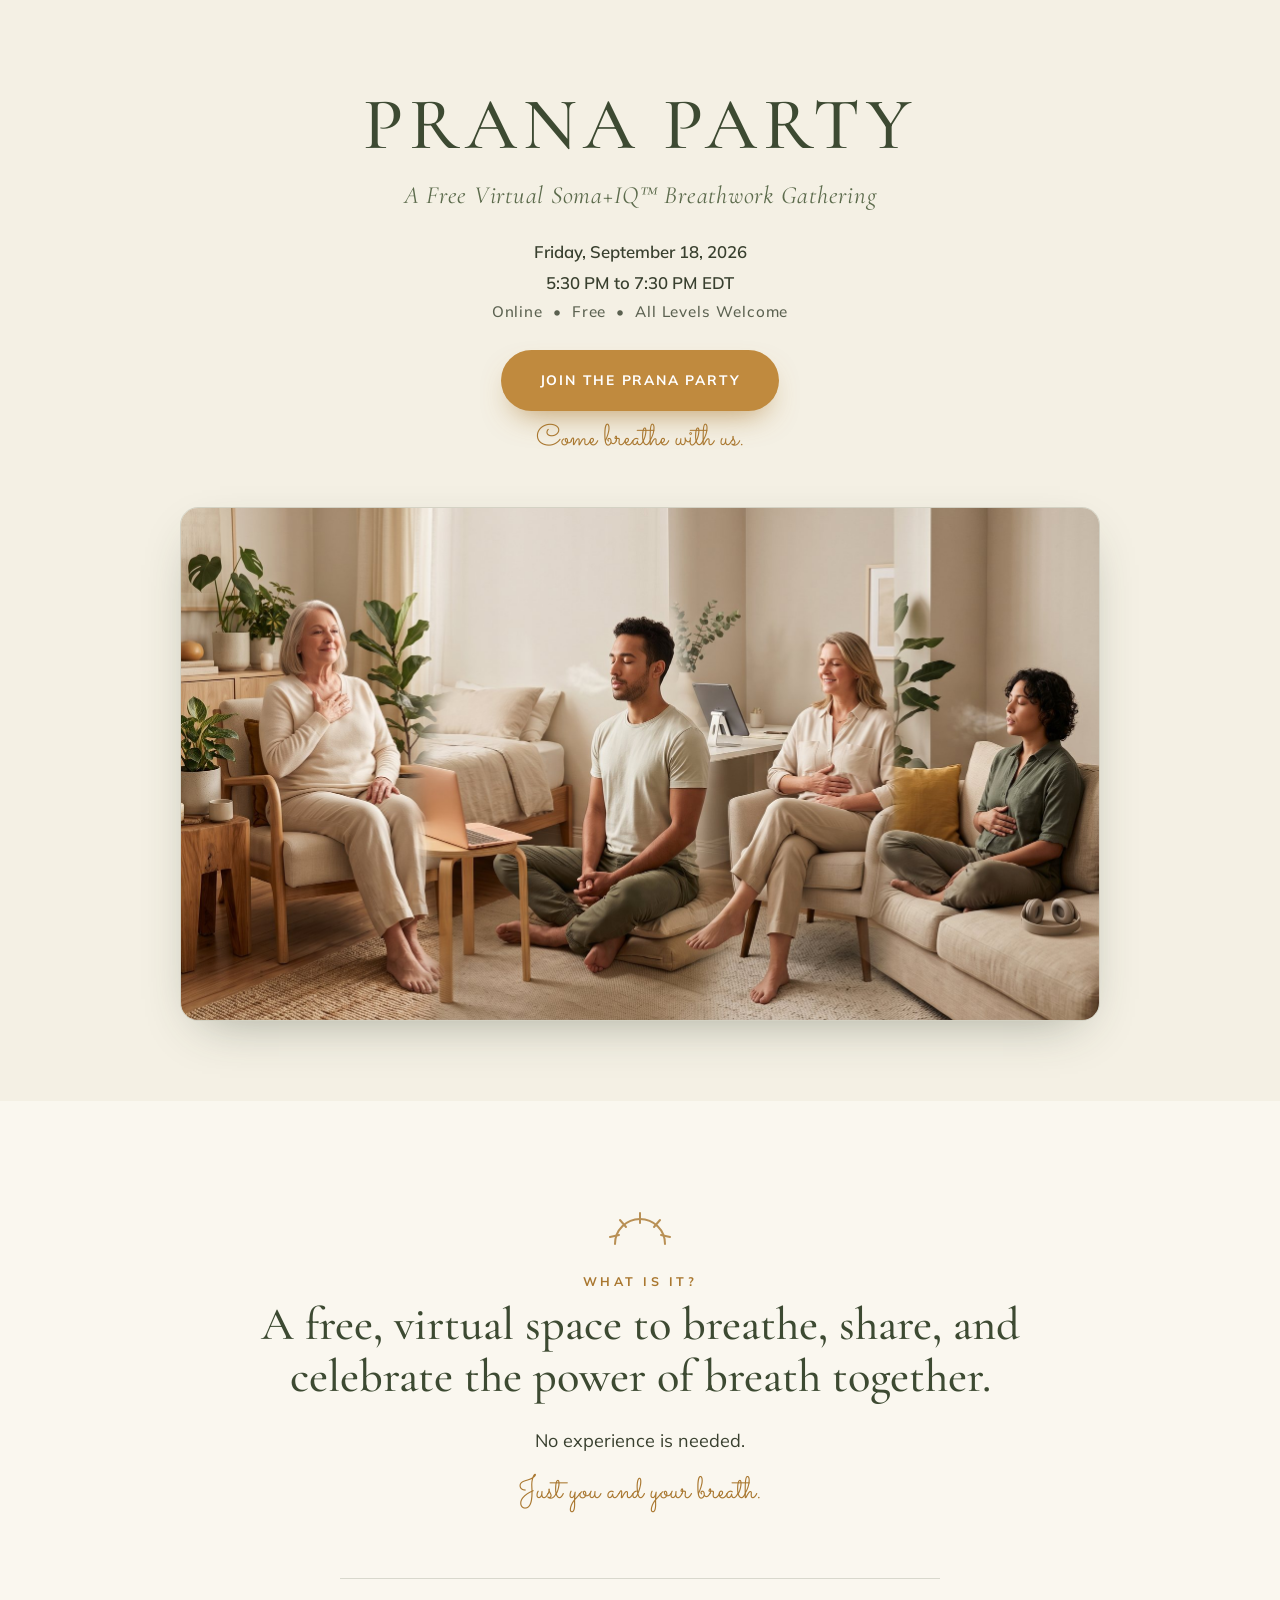
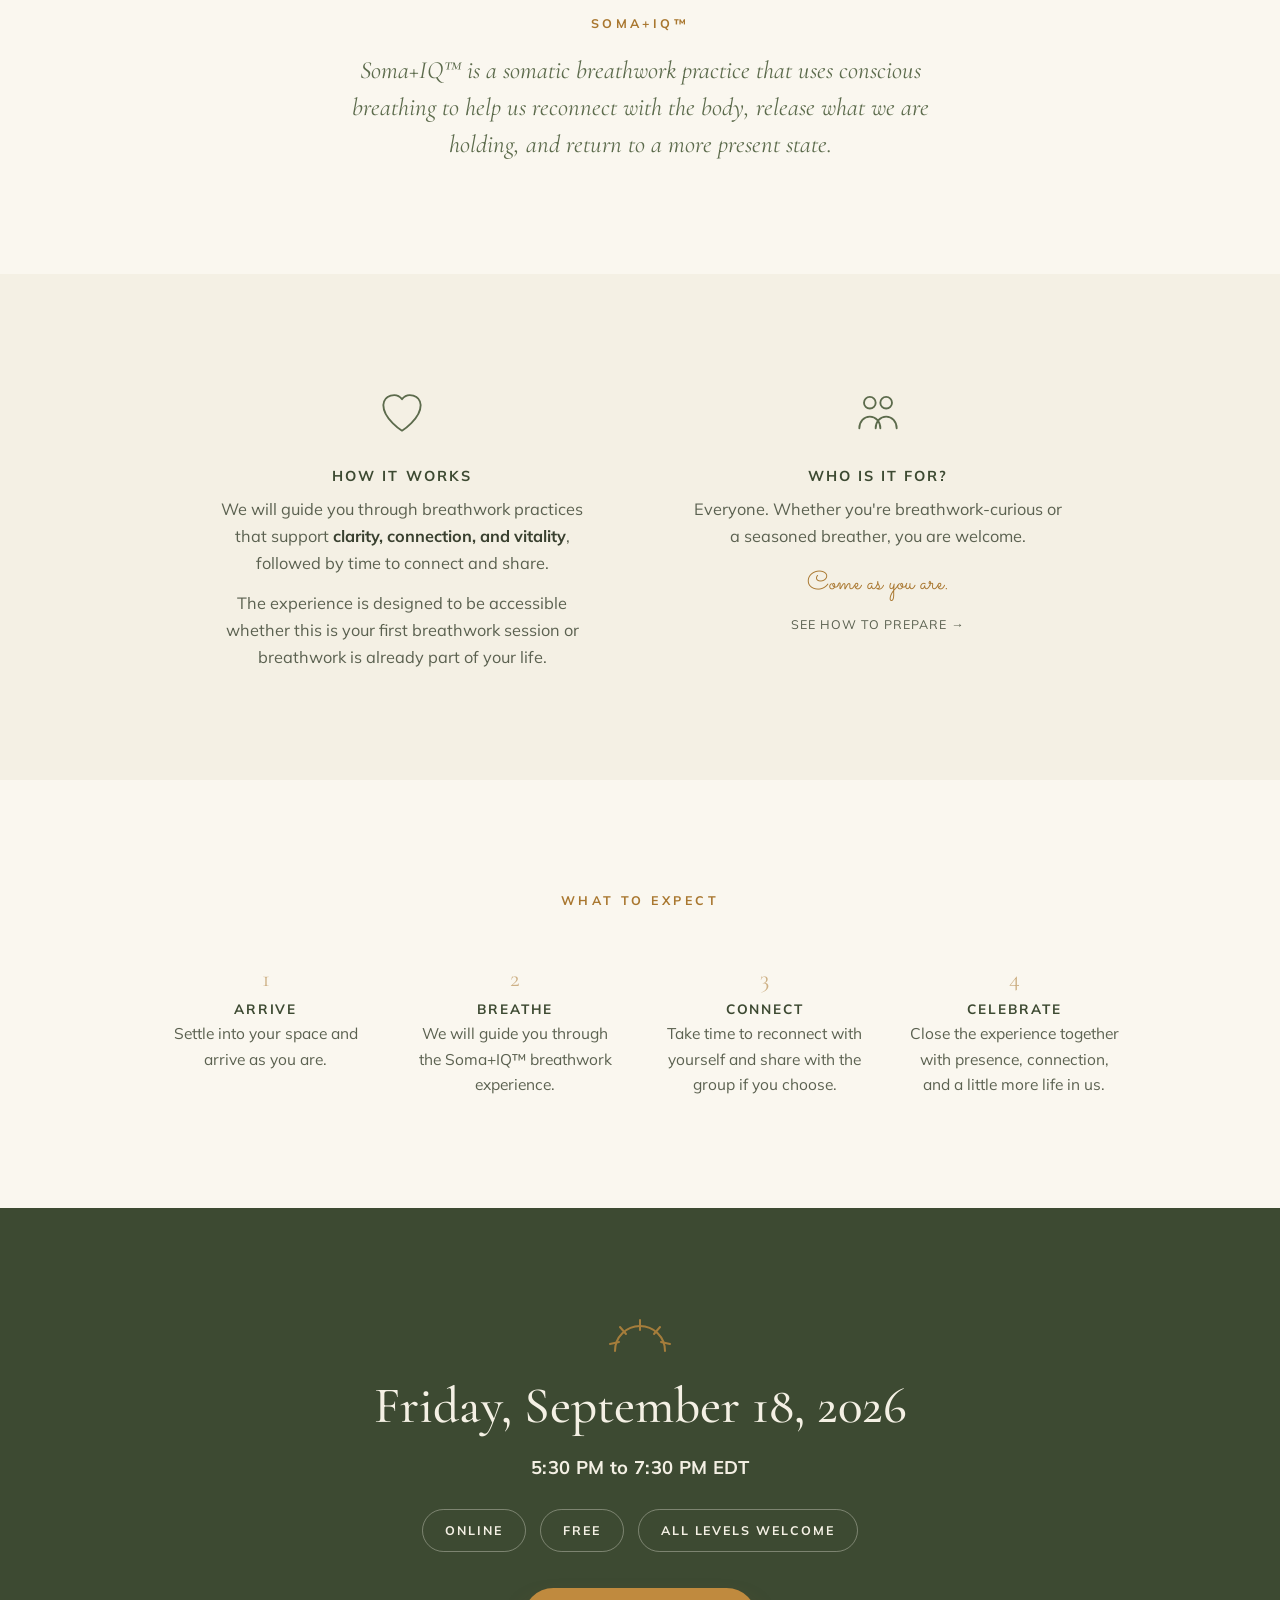
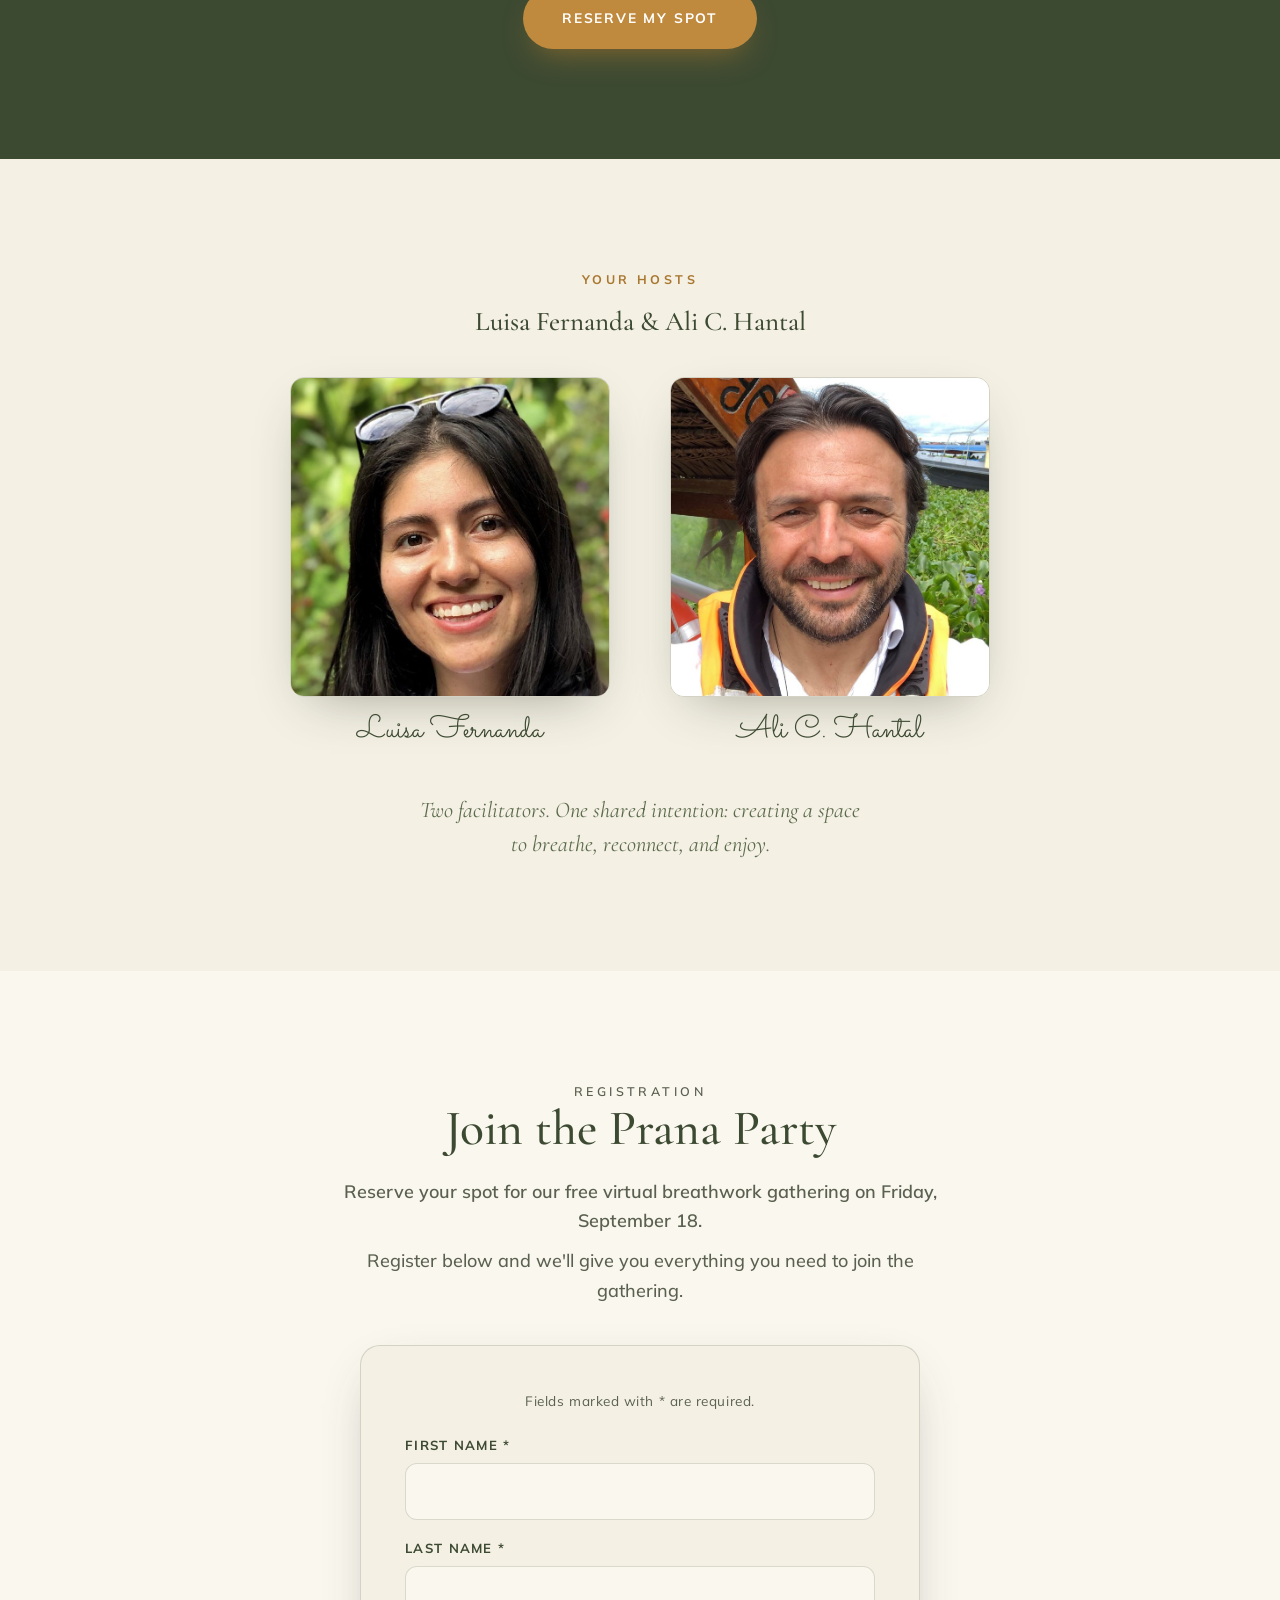
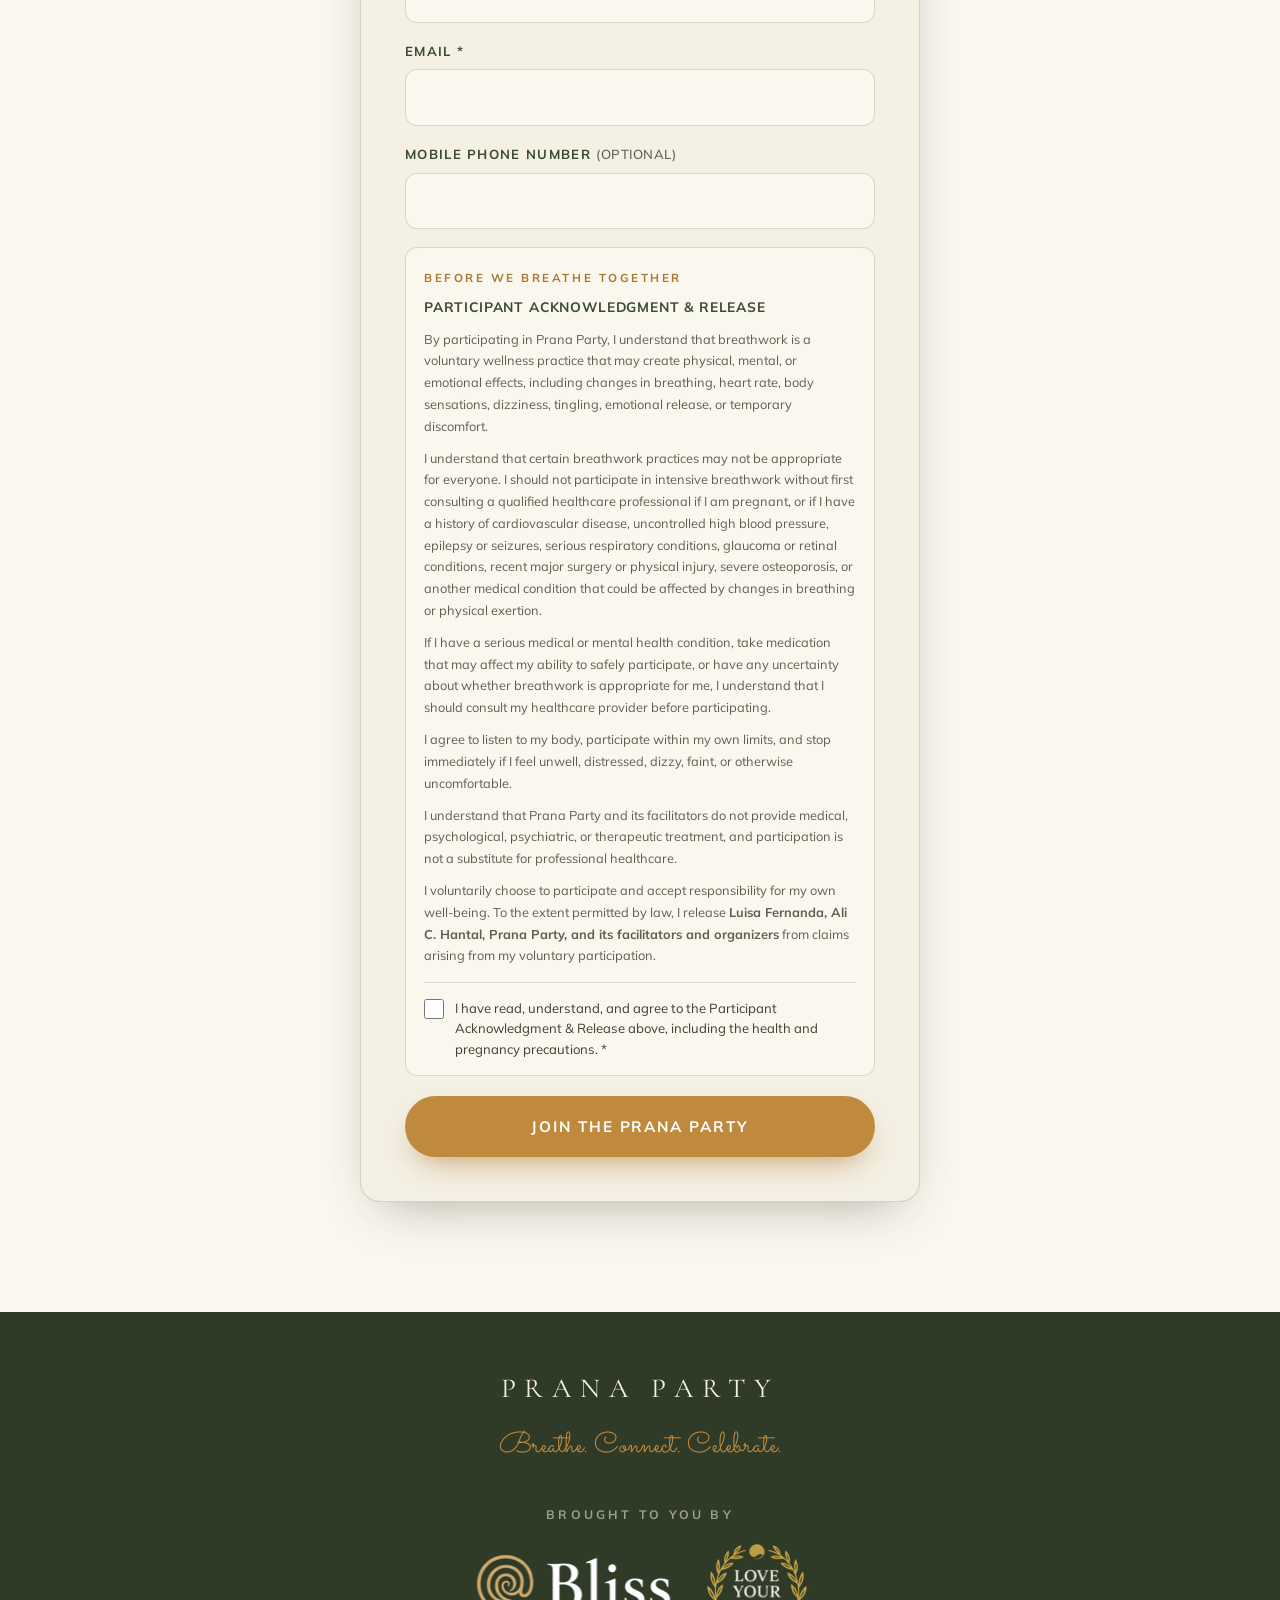
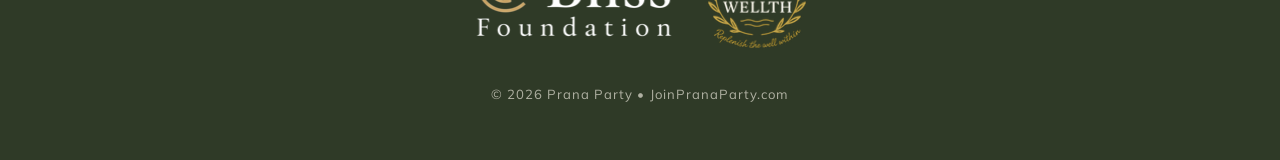
==== index.html @ ec3753b5 "Hosts: use looser Luisa photo, cropped to exactly match Ali's proportions The new upload has enough " ====
<!DOCTYPE html>
<html lang="en">
<head>
<meta charset="UTF-8">
<meta name="viewport" content="width=device-width, initial-scale=1">
<title>Prana Party | Free Virtual Soma+IQ™ Breathwork Gathering</title>
<meta name="description" content="Join Prana Party, a free virtual Soma+IQ™ breathwork gathering with Luisa Fernanda and Ali C. Hantal on Friday, September 18, 2026 from 5:30 PM to 7:30 PM EDT.">
<meta name="theme-color" content="#3d4a32">

<!-- Open Graph / social -->
<meta property="og:type" content="website">
<meta property="og:site_name" content="Prana Party">
<meta property="og:title" content="Prana Party | Free Virtual Soma+IQ™ Breathwork Gathering">
<meta property="og:description" content="A free virtual Soma+IQ™ breathwork gathering with Luisa Fernanda and Ali C. Hantal. Friday, September 18, 2026, 5:30 PM to 7:30 PM EDT. All levels welcome.">
<meta property="og:url" content="https://joinpranaparty.com/">
<meta property="og:image" content="https://joinpranaparty.com/images/prana-party-social.jpg">
<meta property="og:image:width" content="1200">
<meta property="og:image:height" content="630">
<meta name="twitter:card" content="summary_large_image">
<meta name="twitter:title" content="Prana Party | Free Virtual Soma+IQ™ Breathwork Gathering">
<meta name="twitter:description" content="A free virtual Soma+IQ™ breathwork gathering with Luisa Fernanda and Ali C. Hantal. Friday, September 18, 2026, 5:30 PM to 7:30 PM EDT.">
<meta name="twitter:image" content="https://joinpranaparty.com/images/prana-party-social.jpg">
<link rel="canonical" href="https://joinpranaparty.com/">

<link rel="icon" href="data:image/svg+xml,%3Csvg xmlns='http://www.w3.org/2000/svg' viewBox='0 0 100 100'%3E%3Crect width='100' height='100' rx='22' fill='%233d4a32'/%3E%3Ctext x='50' y='68' font-size='58' text-anchor='middle' fill='%23f3efe4' font-family='Georgia,serif'%3EP%3C/text%3E%3C/svg%3E">

<link rel="preconnect" href="https://fonts.googleapis.com">
<link rel="preconnect" href="https://fonts.gstatic.com" crossorigin>
<link href="https://fonts.googleapis.com/css2?family=Cormorant+Garamond:ital,wght@0,400;0,500;0,600;1,400&family=Mulish:wght@400;500;600;700&family=Sacramento&display=swap" rel="stylesheet">
<link rel="stylesheet" href="/assets/site.css?v=10">

<script type="application/ld+json">
{
  "@context": "https://schema.org",
  "@type": "Event",
  "name": "Prana Party: Free Virtual Soma+IQ™ Breathwork Gathering",
  "description": "A free virtual Soma+IQ™ breathwork gathering hosted by Luisa Fernanda and Ali C. Hantal.",
  "startDate": "2026-09-18T17:30:00-04:00",
  "endDate": "2026-09-18T19:30:00-04:00",
  "eventAttendanceMode": "https://schema.org/OnlineEventAttendanceMode",
  "eventStatus": "https://schema.org/EventScheduled",
  "location": {
    "@type": "VirtualLocation",
    "url": "https://joinpranaparty.com/"
  },
  "image": "https://joinpranaparty.com/images/prana-party-social.jpg",
  "isAccessibleForFree": true,
  "offers": {
    "@type": "Offer",
    "price": "0",
    "priceCurrency": "USD",
    "availability": "https://schema.org/InStock",
    "url": "https://joinpranaparty.com/"
  },
  "organizer": {
    "@type": "Organization",
    "name": "@ Bliss Foundation",
    "url": "https://www.atbliss.org/"
  },
  "performer": [
    { "@type": "Person", "name": "Luisa Fernanda" },
    { "@type": "Person", "name": "Ali C. Hantal" }
  ]
}
</script>
</head>
<body>

<!-- ============ HERO ============ -->
<header class="hero">
  <div class="wrap">
    <div class="hero__inner">
      <h1 class="hero__logo">Prana Party</h1>
      <p class="hero__tagline">A Free Virtual Soma+IQ&trade; Breathwork Gathering</p>
      <ul class="hero__meta">
        <li>Friday, September 18, 2026</li>
        <li>5:30 PM to 7:30 PM EDT</li>
        <li class="muted">Online &nbsp;&bull;&nbsp; Free &nbsp;&bull;&nbsp; All Levels Welcome</li>
      </ul>
      <div class="hero__cta-row">
        <a href="#register" class="btn btn--gold" data-scroll>Join the Prana Party</a>
        <span class="hero__come">Come breathe with us.</span>
      </div>
    </div>
    <figure class="hero__figure">
      <img src="images/experience-prana-party.jpg"
           alt="People taking part in Prana Party breathwork online, each from their own home — separate spaces, one shared breath"
           width="1840" height="1027" fetchpriority="high" decoding="async">
    </figure>
  </div>
</header>

<main>

  <!-- ============ WHAT IS IT? + SOMA+IQ ============ -->
  <section class="section section--paper">
    <div class="wrap">
      <svg class="sun" viewBox="0 0 66 34" aria-hidden="true">
        <path d="M8 33 A25 25 0 0 1 58 33"/>
        <line x1="33" y1="2" x2="33" y2="12"/>
        <line x1="13" y1="9" x2="19" y2="16"/>
        <line x1="53" y1="9" x2="47" y2="16"/>
        <line x1="3" y1="26" x2="12" y2="24"/>
        <line x1="63" y1="26" x2="54" y2="24"/>
      </svg>
      <div class="lede">
        <p class="eyebrow">What is it?</p>
        <h2>A free, virtual space to breathe, share, and celebrate the power of breath together.</h2>
        <p>No experience is needed.</p>
        <p><span class="accent">Just you and your breath.</span></p>
      </div>
      <div class="soma">
        <p class="eyebrow">Soma+IQ&trade;</p>
        <p class="soma__text">Soma+IQ&trade; is a somatic breathwork practice that uses conscious breathing to help us reconnect with the body, release what we are holding, and return to a more present state.</p>
      </div>
    </div>
  </section>

  <!-- ============ HOW IT WORKS / WHO IS IT FOR ============ -->
  <section class="section section--cream">
    <div class="wrap">
      <div class="features">
        <div class="feature">
          <svg class="feature__icon" viewBox="0 0 48 48" aria-hidden="true">
            <path d="M24 40S8 30 8 18a9 9 0 0 1 16-5 9 9 0 0 1 16 5c0 12-16 22-16 22z"/>
          </svg>
          <h3>How it works</h3>
          <p>We will guide you through breathwork practices that support <strong>clarity, connection, and vitality</strong>, followed by time to connect and share.</p>
          <p>The experience is designed to be accessible whether this is your first breathwork session or breathwork is already part of your life.</p>
        </div>
        <div class="feature">
          <svg class="feature__icon" viewBox="0 0 48 48" aria-hidden="true">
            <circle cx="17" cy="16" r="5"/>
            <circle cx="31" cy="16" r="5"/>
            <path d="M8 38c0-6 4-10 9-10s9 4 9 10"/>
            <path d="M22 38c0-6 4-10 9-10s9 4 9 10"/>
          </svg>
          <h3>Who is it for?</h3>
          <p>Everyone. Whether you're breathwork-curious or a seasoned breather, you are welcome.</p>
          <p>
            <span class="come-link">Come as you are.</span>
            <a class="come-sub" href="/prepare/">See how to prepare <span aria-hidden="true">&rarr;</span></a>
          </p>
        </div>
      </div>
    </div>
  </section>

  <!-- ============ WHAT TO EXPECT ============ -->
  <section class="section section--paper section--center">
    <div class="wrap">
      <p class="eyebrow">What to expect</p>
      <ol class="stages" style="--stage-cols:4">
        <li class="stage">
          <h3>Arrive</h3>
          <p>Settle into your space and arrive as you are.</p>
        </li>
        <li class="stage">
          <h3>Breathe</h3>
          <p>We will guide you through the Soma+IQ&trade; breathwork experience.</p>
        </li>
        <li class="stage">
          <h3>Connect</h3>
          <p>Take time to reconnect with yourself and share with the group if you choose.</p>
        </li>
        <li class="stage">
          <h3>Celebrate</h3>
          <p>Close the experience together with presence, connection, and a little more life in us.</p>
        </li>
      </ol>
    </div>
  </section>

  <!-- ============ EVENT HIGHLIGHT ============ -->
  <section class="section highlight">
    <div class="wrap">
      <svg class="sun" viewBox="0 0 66 34" aria-hidden="true">
        <path d="M8 33 A25 25 0 0 1 58 33"/>
        <line x1="33" y1="2" x2="33" y2="12"/>
        <line x1="13" y1="9" x2="19" y2="16"/>
        <line x1="53" y1="9" x2="47" y2="16"/>
        <line x1="3" y1="26" x2="12" y2="24"/>
        <line x1="63" y1="26" x2="54" y2="24"/>
      </svg>
      <h2>Friday, September 18, 2026</h2>
      <p class="highlight__time">5:30 PM to 7:30 PM EDT</p>
      <div class="highlight__pills">
        <span class="pill">Online</span>
        <span class="pill">Free</span>
        <span class="pill">All Levels Welcome</span>
      </div>
      <a href="#register" class="btn btn--gold" data-scroll>Reserve My Spot</a>
    </div>
  </section>

  <!-- ============ HOSTS ============ -->
  <section class="section section--cream hosts">
    <div class="wrap">
      <p class="eyebrow">Your Hosts</p>
      <h2>Luisa Fernanda &amp; Ali C. Hantal</h2>
      <div class="hosts__grid">
        <div class="host">
          <figure>
            <div class="host__photo">
              <img src="images/host-luisa-fernanda.jpg?v=14" alt="Luisa Fernanda, co-host of Prana Party" width="723" height="723" loading="lazy" decoding="async">
            </div>
            <figcaption class="host__name">Luisa Fernanda</figcaption>
          </figure>
        </div>
        <div class="host">
          <figure>
            <div class="host__photo">
              <img src="images/host-ali-hantal.jpg?v=4" alt="Ali C. Hantal, co-host of Prana Party" width="723" height="723" loading="lazy" decoding="async">
            </div>
            <figcaption class="host__name">Ali C. Hantal</figcaption>
          </figure>
        </div>
      </div>
      <p class="hosts__intention">Two facilitators. One shared intention: creating a space to breathe, reconnect, and enjoy.</p>
    </div>
  </section>

  <!-- ============ REGISTRATION ============ -->
  <section class="section register" id="register">
    <div class="wrap">
      <div class="register__head">
        <p class="eyebrow">Registration</p>
        <h2>Join the Prana Party</h2>
        <p>Reserve your spot for our free virtual breathwork gathering on Friday, September 18.</p>
        <p>Register below and we'll give you everything you need to join the gathering.</p>
      </div>

      <form class="form-card" id="prana-form" action="https://api.web3forms.com/submit" method="POST" novalidate>
        <p class="required-note">Fields marked with <span aria-hidden="true">*</span> are required.</p>

        <!-- Web3Forms configuration -->
        <input type="hidden" name="access_key" value="c3595d27-6d11-4842-aa55-2113d1a27bac">
        <input type="hidden" name="subject" value="Prana Party Registration - September 18, 2026">
        <input type="hidden" name="from_name" value="Prana Party Registration">

        <!-- Honeypot spam protection (leave empty) -->
        <div class="honeypot" aria-hidden="true">
          <label>Do not fill this out if you are human: <input type="checkbox" name="botcheck" tabindex="-1" autocomplete="off"></label>
        </div>

        <div class="field">
          <label for="first_name">First Name <span aria-hidden="true">*</span></label>
          <input type="text" id="first_name" name="first_name" autocomplete="given-name" required>
        </div>

        <div class="field">
          <label for="last_name">Last Name <span aria-hidden="true">*</span></label>
          <input type="text" id="last_name" name="last_name" autocomplete="family-name" required>
        </div>

        <div class="field">
          <label for="email">Email <span aria-hidden="true">*</span></label>
          <input type="email" id="email" name="email" autocomplete="email" inputmode="email" required>
        </div>

        <div class="field">
          <label for="mobile_phone">Mobile Phone Number <span class="opt">(optional)</span></label>
          <input type="tel" id="mobile_phone" name="mobile_phone" autocomplete="tel" inputmode="tel">
        </div>

        <div class="release" id="acknowledgment">
          <p class="release__kicker">Before we breathe together</p>
          <p class="release__title">Participant Acknowledgment &amp; Release</p>
          <div class="release__body">
            <p>By participating in Prana Party, I understand that breathwork is a voluntary wellness practice that may create physical, mental, or emotional effects, including changes in breathing, heart rate, body sensations, dizziness, tingling, emotional release, or temporary discomfort.</p>
            <p>I understand that certain breathwork practices may not be appropriate for everyone. I should not participate in intensive breathwork without first consulting a qualified healthcare professional if I am pregnant, or if I have a history of cardiovascular disease, uncontrolled high blood pressure, epilepsy or seizures, serious respiratory conditions, glaucoma or retinal conditions, recent major surgery or physical injury, severe osteoporosis, or another medical condition that could be affected by changes in breathing or physical exertion.</p>
            <p>If I have a serious medical or mental health condition, take medication that may affect my ability to safely participate, or have any uncertainty about whether breathwork is appropriate for me, I understand that I should consult my healthcare provider before participating.</p>
            <p>I agree to listen to my body, participate within my own limits, and stop immediately if I feel unwell, distressed, dizzy, faint, or otherwise uncomfortable.</p>
            <p>I understand that Prana Party and its facilitators do not provide medical, psychological, psychiatric, or therapeutic treatment, and participation is not a substitute for professional healthcare.</p>
            <p>I voluntarily choose to participate and accept responsibility for my own well-being. To the extent permitted by law, I release <strong>Luisa Fernanda, Ali C. Hantal, Prana Party, and its facilitators and organizers</strong> from claims arising from my voluntary participation.</p>
          </div>
          <label class="release__check" for="participant_release">
            <input type="checkbox" id="participant_release" name="participant_release" value="Agreed" required>
            <span>I have read, understand, and agree to the Participant Acknowledgment &amp; Release above, including the health and pregnancy precautions. <span aria-hidden="true">*</span></span>
          </label>
        </div>

        <button type="submit" class="btn btn--gold btn--block" id="submit-btn">Join the Prana Party</button>

        <p class="form-status form-status--error" id="form-status" role="alert" hidden></p>
      </form>

      <!-- Confirmation / thank-you (revealed after successful registration) -->
      <div class="success" id="success-panel" hidden>
        <div class="success__confirm">
          <p class="eyebrow">You're in! &#127881;</p>
          <h2>We're excited to breathe with you.</h2>
          <p class="success__when">
            <strong>Friday, September 18, 2026</strong><br>
            <strong>5:30 PM to 7:30 PM EDT</strong><br>
            Online
          </p>
          <p class="script-line script-line--md">Come as you are.</p>
        </div>

        <div class="success__block">
          <a class="link-arrow" href="/prepare/">How to prepare &rarr;</a>
          <p class="success__hint">A few simple things to know before we breathe together.</p>
        </div>

        <div class="success__block">
          <p class="eyebrow">Join Prana Party on Zoom</p>
          <a class="btn btn--gold" id="zoom-link" href="#" target="_blank" rel="noopener noreferrer">Join on Zoom</a>
          <p class="success__hint">Save this page or add Prana Party to your calendar below so you'll have the Zoom link when it's time to join.</p>
        </div>

        <div class="success__block">
          <p class="eyebrow">Add Prana Party to your calendar</p>
          <div class="cal-row">
            <a class="btn btn--outline" id="cal-google" href="#" target="_blank" rel="noopener noreferrer">Google Calendar</a>
            <a class="btn btn--outline" id="cal-apple" href="/prana-party.ics">Apple Calendar</a>
            <a class="btn btn--outline" id="cal-outlook" href="#" target="_blank" rel="noopener noreferrer">Outlook</a>
          </div>
        </div>

        <p class="success__reset">
          Registering for someone else? <button type="button" id="reset-registration">Start a new registration</button>
        </p>
      </div>
    </div>
  </section>

</main>

<!-- ============ FOOTER ============ -->
<footer class="footer">
  <p class="footer__logo">Prana Party</p>
  <p class="footer__tag">Breathe. Connect. Celebrate.</p>

  <div class="footer__attribution">
    <p class="footer__by">Brought to you by</p>
    <div class="footer__partners">
      <a class="footer__partner" href="https://www.atbliss.org/" target="_blank" rel="noopener noreferrer"
         aria-label="@ Bliss Foundation (opens in a new tab)">
        <img src="/images/atbliss-foundation-logo.png?v=4" alt="@ Bliss Foundation" width="205" height="90" decoding="async">
      </a>
      <span class="footer__partners-div" aria-hidden="true"></span>
      <span class="footer__partner footer__partner--badge">
        <img src="/images/love-your-wellth-logo.png?v=2" alt="Love Your Wellth — Replenish the well within" width="106" height="110" decoding="async">
      </span>
    </div>
  </div>

  <p class="footer__copy">&copy; 2026 Prana Party <span class="footer__copy-sep">&bull;&nbsp;JoinPranaParty.com</span></p>
</footer>

<script>
(function(){
  "use strict";

  /* -------- Smooth-scroll for in-page CTA links -------- */
  document.querySelectorAll('[data-scroll]').forEach(function(link){
    link.addEventListener('click', function(e){
      var target = document.querySelector(this.getAttribute('href'));
      if(target){
        e.preventDefault();
        target.scrollIntoView({behavior:'smooth', block:'start'});
        var field = document.getElementById('first_name');
        if(field && !field.closest('[hidden]')){
          setTimeout(function(){ field.focus({preventScroll:true}); }, 600);
        }
      }
    });
  });

  /* -------- Event + Zoom details -------- */
  var ZOOM_URL = atob('aHR0cHM6Ly91czA2d2ViLnpvb20udXMvai84NTQ4MDk4MjM5OT9wd2Q9QThDSldjT0tVRTdRekJVd3FFMEt0NzFXYWF1UzFCLjE=');
  var EVENT = {
    title: 'Prana Party: Free Virtual Soma+IQ™ Breathwork Gathering',
    startUTC: '20260918T213000Z',
    endUTC: '20260918T233000Z',
    startLocal: '2026-09-18T17:30:00-04:00',
    endLocal: '2026-09-18T19:30:00-04:00',
    location: 'Online via Zoom',
    // event end used to decide when to stop remembering a registration
    endMs: Date.UTC(2026, 8, 18, 23, 30, 0)
  };
  function calDescription(){
    return 'Prana Party\n\n'
      + 'A free virtual Soma+IQ™ breathwork gathering hosted by Luisa Fernanda and Ali C. Hantal.\n\n'
      + 'Join on Zoom:\n' + ZOOM_URL + '\n\n'
      + 'Prepare for Prana Party:\nhttps://joinpranaparty.com/prepare/\n\n'
      + 'Breathe. Connect. Celebrate.';
  }
  function googleCalUrl(){
    return 'https://calendar.google.com/calendar/render?action=TEMPLATE'
      + '&text=' + encodeURIComponent(EVENT.title)
      + '&dates=' + EVENT.startUTC + '/' + EVENT.endUTC
      + '&details=' + encodeURIComponent(calDescription())
      + '&location=' + encodeURIComponent(EVENT.location)
      + '&ctz=America/New_York';
  }
  function outlookCalUrl(){
    return 'https://outlook.live.com/calendar/0/deeplink/compose'
      + '?path=%2Fcalendar%2Faction%2Fcompose&rru=addevent'
      + '&subject=' + encodeURIComponent(EVENT.title)
      + '&startdt=' + encodeURIComponent(EVENT.startLocal)
      + '&enddt=' + encodeURIComponent(EVENT.endLocal)
      + '&body=' + encodeURIComponent(calDescription())
      + '&location=' + encodeURIComponent(EVENT.location);
  }

  var form = document.getElementById('prana-form');
  var btn = document.getElementById('submit-btn');
  var statusEl = document.getElementById('form-status');
  var successPanel = document.getElementById('success-panel');
  var emailRe = /^[^\s@]+@[^\s@]+\.[^\s@]+$/;
  var STORE_KEY = 'pranaPartyRegistered';
  var submitting = false;

  function showError(msg){ statusEl.textContent = msg; statusEl.hidden = false; }
  function clearError(){ statusEl.hidden = true; statusEl.textContent = ''; }

  function populateGatedLinks(){
    document.getElementById('zoom-link').href = ZOOM_URL;
    document.getElementById('cal-google').href = googleCalUrl();
    document.getElementById('cal-outlook').href = outlookCalUrl();
  }

  function revealConfirmation(scroll){
    populateGatedLinks();
    form.hidden = true;
    successPanel.hidden = false;
    if(scroll){ successPanel.scrollIntoView({behavior:'smooth', block:'start'}); }
  }

  /* -------- Remember a completed registration until the event passes -------- */
  try {
    if(localStorage.getItem(STORE_KEY)){
      if(Date.now() > EVENT.endMs){
        localStorage.removeItem(STORE_KEY);
      } else {
        revealConfirmation(false);
      }
    }
  } catch(e){ /* storage unavailable — no-op */ }

  var resetBtn = document.getElementById('reset-registration');
  if(resetBtn){
    resetBtn.addEventListener('click', function(){
      try { localStorage.removeItem(STORE_KEY); } catch(e){}
      successPanel.hidden = true;
      form.hidden = false;
      form.reset();
      clearError();
      submitting = false;
      btn.disabled = false;
      btn.textContent = 'Join the Prana Party';
      form.scrollIntoView({behavior:'smooth', block:'start'});
    });
  }

  form.addEventListener('submit', async function(e){
    e.preventDefault();
    if(submitting) return;
    clearError();

    var first = form.first_name.value.trim();
    var last = form.last_name.value.trim();
    var email = form.email.value.trim();

    if(!first || !last || !email){
      showError('Please fill in your first name, last name, and email.');
      return;
    }
    if(!emailRe.test(email)){
      showError('Please enter a valid email address.');
      form.email.focus();
      return;
    }
    if(!form.participant_release.checked){
      showError('Please confirm that you have read and agree to the Participant Acknowledgment & Release before joining.');
      form.participant_release.focus();
      return;
    }

    submitting = true;
    btn.disabled = true;
    var originalLabel = btn.textContent;
    btn.textContent = 'Joining…';

    try{
      var payload = Object.fromEntries(new FormData(form).entries());
      var response = await fetch('https://api.web3forms.com/submit', {
        method: 'POST',
        headers: { 'Content-Type': 'application/json', 'Accept': 'application/json' },
        body: JSON.stringify(payload)
      });
      var data = await response.json();

      if(response.ok && data.success){
        try { localStorage.setItem(STORE_KEY, String(Date.now())); } catch(e){}
        revealConfirmation(true);
      } else {
        showError('Something went wrong while submitting your registration. Please try again.');
        btn.disabled = false;
        btn.textContent = originalLabel;
        submitting = false;
      }
    } catch(err){
      showError('Something went wrong while submitting your registration. Please try again.');
      btn.disabled = false;
      btn.textContent = originalLabel;
      submitting = false;
    }
  });
})();
</script>

</body>
</html>
---- assets/site.css ----
/* ============================================================
   Prana Party — shared styles (index.html + /prepare/)
   ============================================================ */

:root{
  --cream:#f4f0e4;
  --paper:#faf7ef;
  --green:#3d4a32;
  --green-deep:#2f3a27;
  --green-soft:#5c6b4c;
  --gold:#c08a3e;
  --gold-deep:#a9772f;
  --ink:#39402f;
  --ink-soft:#5b6150;
  --line:rgba(61,74,50,.18);
  --radius:14px;
  --shadow:0 18px 50px -22px rgba(47,58,39,.45);
  --wrap:1080px;
}

*,*::before,*::after{box-sizing:border-box}
html,body{overflow-x:hidden}
html{scroll-behavior:smooth}
@media (prefers-reduced-motion:reduce){html{scroll-behavior:auto}}

body{
  margin:0;
  background:var(--cream);
  color:var(--ink);
  font-family:"Mulish",-apple-system,BlinkMacSystemFont,"Segoe UI",Roboto,sans-serif;
  font-size:18px;
  line-height:1.65;
  -webkit-font-smoothing:antialiased;
}
img{max-width:100%;display:block}

h1,h2,h3{
  font-family:"Cormorant Garamond",Georgia,serif;
  font-weight:500;
  color:var(--green);
  line-height:1.12;
  margin:0;
}

a{color:var(--gold-deep)}

.wrap{max-width:var(--wrap);margin:0 auto;padding:0 24px}
.section{padding:clamp(56px,9vw,110px) 0}
.section--paper{background:var(--paper)}
.section--cream{background:var(--cream)}
.section--tight{padding:clamp(40px,6vw,72px) 0}
.section--center{text-align:center}

.eyebrow{
  font-size:.78rem;
  letter-spacing:.28em;
  text-transform:uppercase;
  font-weight:700;
  color:var(--gold-deep);
  margin:0 0 18px;
}

/* ---- Sun motif divider ---- */
.sun{display:block;margin:0 auto 26px;width:66px;height:34px;opacity:.8}
.sun path,.sun line{stroke:var(--gold-deep);stroke-width:2;stroke-linecap:round;fill:none}

/* ---- Script accent line ---- */
.script-line{
  font-family:"Sacramento",cursive;
  color:var(--gold-deep);
  line-height:1.1;
  margin:0;
}
.script-line--lg{font-size:clamp(1.9rem,4vw,2.6rem)}
.script-line--md{font-size:1.7rem}

/* ---- Buttons ---- */
.btn{
  display:inline-flex;align-items:center;justify-content:center;gap:.5em;
  font-family:"Mulish",sans-serif;
  font-weight:700;
  letter-spacing:.13em;
  text-transform:uppercase;
  font-size:.86rem;
  padding:18px 38px;
  border-radius:999px;
  border:1.5px solid transparent;
  cursor:pointer;
  text-decoration:none;
  transition:transform .18s ease, box-shadow .18s ease, background .18s ease, border-color .18s ease;
}
.btn--gold{background:var(--gold);color:#fff;box-shadow:0 14px 30px -12px rgba(169,119,47,.7)}
.btn--gold:hover{background:var(--gold-deep);transform:translateY(-2px)}
.btn--gold:focus-visible{outline:3px solid var(--green);outline-offset:3px}
.btn--outline{
  background:transparent;border-color:var(--line);color:var(--green);
  box-shadow:none;padding:14px 22px;font-size:.78rem;
}
.btn--outline:hover{background:rgba(61,74,50,.06);border-color:var(--green-soft);transform:translateY(-2px)}
.btn--outline:focus-visible{outline:2px solid var(--green);outline-offset:3px}
.btn--block{width:100%;padding:20px 32px;font-size:.95rem}
.btn[disabled]{opacity:.72;cursor:progress;transform:none}

/* ---- Understated arrow link ---- */
.link-arrow{
  display:inline-block;
  font-family:"Mulish",sans-serif;
  font-weight:700;letter-spacing:.12em;text-transform:uppercase;font-size:.8rem;
  color:var(--gold-deep);text-decoration:none;
  border-bottom:1px solid rgba(169,119,47,.4);
  padding-bottom:2px;
  transition:border-color .18s;
}
.link-arrow:hover{border-color:var(--gold-deep)}
.link-arrow:focus-visible{outline:2px solid var(--gold-deep);outline-offset:3px}

/* ---- Hero ---- */
.hero{
  background:var(--cream);
  padding:clamp(44px,7vw,84px) 0 clamp(48px,7vw,80px);
  position:relative;
  overflow:hidden;
  text-align:center;
}
.hero__inner{max-width:760px;margin:0 auto}
.hero__logo{
  font-size:clamp(2.9rem,9vw,4.6rem);
  letter-spacing:.08em;
  text-transform:uppercase;
  color:var(--green);
  margin:0 0 .12em;
}
.hero__tagline{
  font-family:"Cormorant Garamond",serif;
  font-size:clamp(1.15rem,3vw,1.55rem);
  font-style:italic;
  color:var(--green-soft);
  letter-spacing:.03em;
  margin:0 0 22px;
}
.hero__meta{
  list-style:none;padding:0;margin:0 0 26px;
  font-weight:600;
  color:var(--ink);
  font-size:1.05rem;
}
.hero__meta li{margin:.16em 0}
.hero__meta .muted{color:var(--ink-soft);font-weight:500;letter-spacing:.06em;font-size:.95rem}
.hero__cta-row{
  display:flex;flex-direction:column;align-items:center;gap:14px;margin-bottom:clamp(36px,5vw,52px);
}
.hero__come{
  font-family:"Sacramento",cursive;
  font-size:1.87rem;
  color:var(--gold-deep);
  line-height:1;
}
.hero__figure{
  max-width:920px;margin:0 auto;
  border-radius:18px;
  overflow:hidden;
  box-shadow:var(--shadow);
  border:1px solid var(--line);
}
.hero__figure img{width:100%;height:auto;display:block}

/* ---- Centered prose blocks ---- */
.lede{max-width:760px;margin:0 auto;text-align:center}
.lede h2{font-size:clamp(2rem,4.4vw,2.9rem);margin-bottom:.5em}
.lede p{margin:0 auto .6em;max-width:60ch}
.lede .accent{
  font-family:"Sacramento",cursive;
  font-size:1.96rem;color:var(--gold-deep);
  display:block;margin-top:.3em;
}
.prose{max-width:620px;margin:0 auto;text-align:center}
.prose p{margin:0 0 1em;color:var(--ink-soft)}
.prose p:last-child{margin-bottom:0}

/* ---- Soma+IQ explainer (secondary) ---- */
.soma{
  max-width:600px;margin:clamp(40px,6vw,60px) auto 0;
  padding-top:34px;border-top:1px solid var(--line);
  text-align:center;
}
.soma__text{
  font-family:"Cormorant Garamond",serif;
  font-style:italic;
  font-size:clamp(1.2rem,2.6vw,1.55rem);
  color:var(--green-soft);
  line-height:1.5;
  margin:0;
}

/* ---- Feature band (2-up) ---- */
.features{
  display:grid;
  grid-template-columns:repeat(2,1fr);
  gap:clamp(32px,6vw,72px);
  max-width:880px;margin:0 auto;
}
.feature{text-align:center}
.feature__icon{width:56px;height:56px;margin:0 auto 20px}
.feature__icon path,.feature__icon circle,.feature__icon line{
  stroke:var(--green-soft);stroke-width:1.6;fill:none;stroke-linecap:round;stroke-linejoin:round;
}
.feature h3{
  font-family:"Mulish",sans-serif;
  font-weight:700;
  text-transform:uppercase;
  letter-spacing:.14em;
  font-size:.9rem;
  color:var(--green);
  margin-bottom:.8em;
}
.feature p{margin:0 auto;font-size:1.02rem;color:var(--ink-soft);max-width:38ch}
.feature p + p{margin-top:.8em}
.feature strong{color:var(--ink)}
.feature .come-link{
  font-family:"Sacramento",cursive;
  font-size:1.6rem;
  color:var(--gold-deep);
  text-decoration:none;
  border-bottom:1px solid transparent;
  transition:border-color .18s;
}
.feature .come-link:hover{border-color:var(--gold-deep)}
.feature .come-link:focus-visible{outline:2px solid var(--gold-deep);outline-offset:3px}
.feature .come-sub{
  display:block;
  font-size:.78rem;letter-spacing:.08em;text-transform:uppercase;
  color:var(--ink-soft);margin-top:9px;
}
a.come-sub{
  text-decoration:none;
  border-bottom:1px solid transparent;
  transition:color .18s,border-color .18s;
}
a.come-sub:hover{color:var(--gold-deep);border-color:var(--gold-deep)}
a.come-sub:focus-visible{outline:2px solid var(--gold-deep);outline-offset:3px}

/* ---- Stages (What to expect) ---- */
.stages{
  list-style:none;padding:0;
  margin:clamp(34px,5vw,48px) auto 0;
  display:grid;gap:clamp(22px,3vw,40px);
  grid-template-columns:repeat(var(--stage-cols,4),1fr);
  counter-reset:stage;max-width:960px;
}
.stage{text-align:center}
.stage::before{
  counter-increment:stage;content:counter(stage);
  display:block;font-family:"Cormorant Garamond",serif;font-size:1.5rem;
  color:var(--gold-deep);opacity:.55;margin-bottom:.1em;
}
.stage h3{
  font-family:"Mulish",sans-serif;font-weight:700;text-transform:uppercase;
  letter-spacing:.14em;font-size:.85rem;color:var(--green);margin:0 0 .35em;
}
.stage .stage__sub{
  font-family:"Cormorant Garamond",serif;font-style:italic;font-size:1.05rem;
  color:var(--green-soft);margin:0 0 .5em;
}
.stage p{margin:0;font-size:.97rem;color:var(--ink-soft)}
@media (max-width:1000px){
  .stages{grid-template-columns:repeat(2,1fr);max-width:620px}
}
@media (max-width:620px){
  .stages{grid-template-columns:1fr;gap:26px;max-width:380px}
}

/* ---- Cards (What you'll need) ---- */
.cards{
  list-style:none;padding:0;margin:clamp(34px,5vw,48px) auto 0;
  display:grid;gap:clamp(18px,3vw,26px);
  grid-template-columns:repeat(2,1fr);max-width:940px;
}
.card{
  background:var(--cream);border:1px solid var(--line);border-radius:16px;
  padding:clamp(22px,3vw,28px);text-align:center;
}
.card h3{
  font-family:"Cormorant Garamond",Georgia,serif;
  font-weight:600;
  font-size:1.24rem;
  line-height:1.2;
  color:var(--green);margin:0 0 .55em;
}
.card p{margin:0;font-size:.94rem;color:var(--ink-soft);line-height:1.6}

/* Full-width horizontal card (e.g. "Set Up Your Camera") */
.card--wide{
  grid-column:1 / -1;
  text-align:left;
  display:grid;
  grid-template-columns:minmax(0,210px) 1fr;
  gap:clamp(14px,3vw,40px);
  align-items:center;
  padding:clamp(24px,3vw,34px) clamp(24px,3.5vw,40px);
}
.card--wide h3{margin:0}
.card--wide .card__body{margin:0}
.card--wide .card__body p{margin:0 0 .7em;font-size:.94rem;color:var(--ink-soft);line-height:1.6}
.card--wide .card__body p:last-child{margin-bottom:0}
.card--wide .card__note{
  margin-top:.9em;
  font-weight:700;
  color:var(--green);
}
@media (min-width:920px){.cards{grid-template-columns:repeat(4,1fr)}}
@media (max-width:640px){
  .card--wide{grid-template-columns:1fr;gap:.6em;text-align:center}
}
@media (max-width:520px){
  .cards{grid-template-columns:1fr;max-width:360px}
  .card--wide{text-align:center}
}

/* ---- Notice (warm, emphasised instruction) ---- */
.notice{
  max-width:680px;margin:clamp(28px,4vw,40px) auto 0;
  padding:clamp(24px,4vw,36px);
  background:rgba(61,74,50,.055);
  border:1px solid var(--line);
  border-radius:18px;
  text-align:center;
}
.notice__big{
  font-family:"Cormorant Garamond",serif;
  font-size:clamp(1.5rem,3.4vw,2.05rem);
  color:var(--green);
  line-height:1.3;
  margin:0;
}
.notice p:not(.notice__big){margin:12px 0 0;font-size:.95rem;color:var(--ink-soft)}

/* ---- Checklist ---- */
.checklist{
  list-style:none;padding:0;margin:clamp(28px,4vw,40px) auto 0;max-width:520px;text-align:left;
}
.checklist li{
  position:relative;padding:13px 0 13px 36px;
  border-bottom:1px solid var(--line);
  font-size:1rem;color:var(--ink);
}
.checklist li:last-child{border-bottom:0}
.checklist li::before{
  content:"";position:absolute;left:3px;top:16px;
  width:15px;height:8px;
  border-left:2px solid var(--gold-deep);border-bottom:2px solid var(--gold-deep);
  transform:rotate(-45deg);
}

/* ---- Event highlight ---- */
.highlight{
  background:var(--green);
  color:var(--cream);
  text-align:center;
  position:relative;
}
.highlight .sun path,.highlight .sun line{stroke:var(--gold)}
.highlight h2{
  color:var(--cream);
  font-size:clamp(2.1rem,5vw,3.2rem);
  margin-bottom:.35em;
}
.highlight__time{
  font-weight:700;font-size:1.15rem;letter-spacing:.02em;margin:0 0 26px;
}
.highlight__note{
  font-size:.9rem;letter-spacing:.02em;opacity:.72;margin:14px 0 0;
}
.highlight__pills{
  display:flex;flex-wrap:wrap;justify-content:center;gap:14px;margin:0 0 36px;
}
.pill{
  border:1.5px solid rgba(244,240,228,.35);
  border-radius:999px;
  padding:10px 22px;
  font-weight:700;
  letter-spacing:.16em;
  text-transform:uppercase;
  font-size:.78rem;
}

/* ---- Hosts ---- */
.hosts{text-align:center}
.hosts__grid{
  display:grid;grid-template-columns:repeat(2,minmax(0,320px));
  gap:clamp(28px,5vw,60px);justify-content:center;margin-top:40px;
}
.host figure{margin:0}
.host__photo{
  border-radius:var(--radius);
  overflow:hidden;
  aspect-ratio:1/1;
  box-shadow:var(--shadow);
  border:1px solid var(--line);
  margin-bottom:18px;
}
.host__photo img{width:100%;height:100%;object-fit:cover}
.host__name{
  font-family:"Sacramento",cursive;
  font-size:2rem;
  color:var(--green);
  line-height:1;
}
.hosts__intention{
  max-width:46ch;margin:clamp(34px,5vw,46px) auto 0;
  font-family:"Cormorant Garamond",serif;font-style:italic;
  font-size:clamp(1.1rem,2.4vw,1.4rem);
  color:var(--green-soft);line-height:1.5;
}

/* ---- Registration ---- */
.register{background:var(--paper)}
.register__head{text-align:center;max-width:620px;margin:0 auto 40px}
.register__head h2{font-size:clamp(2.2rem,5vw,3.1rem);margin-bottom:.4em}
.register__head p{margin:0;color:var(--ink-soft);font-weight:600}
.register__head p + p{margin-top:.55em;font-weight:500}

.form-card{
  max-width:560px;margin:0 auto;
  background:var(--cream);
  border:1px solid var(--line);
  border-radius:20px;
  padding:clamp(26px,5vw,44px);
  box-shadow:var(--shadow);
}
.required-note{
  font-size:.85rem;color:var(--ink-soft);
  letter-spacing:.04em;margin:0 0 22px;text-align:center;
}
.field{margin-bottom:18px}
.field label{
  display:block;
  font-weight:700;
  font-size:.82rem;
  letter-spacing:.1em;
  text-transform:uppercase;
  color:var(--green);
  margin-bottom:7px;
}
.field .opt{color:var(--ink-soft);font-weight:500;letter-spacing:.04em}
.field input{
  width:100%;
  font:inherit;
  font-size:1rem;
  padding:14px 16px;
  border-radius:12px;
  border:1.5px solid var(--line);
  background:var(--paper);
  color:var(--ink);
  transition:border-color .15s ease, box-shadow .15s ease;
}
.field input:focus{
  outline:none;
  border-color:var(--green-soft);
  box-shadow:0 0 0 3px rgba(92,107,76,.16);
}
.field input:user-invalid{border-color:#b5502f}

/* ---- Participant acknowledgment & release ---- */
.release{
  margin:4px 0 20px;
  padding:20px 18px 16px;
  border:1px solid var(--line);
  border-radius:12px;
  background:var(--paper);
  scroll-margin-top:90px;
}
.release__kicker{
  font-size:.72rem;letter-spacing:.22em;text-transform:uppercase;font-weight:700;
  color:var(--gold-deep);margin:0 0 9px;
}
.release__title{
  font-weight:700;
  font-size:.86rem;
  letter-spacing:.06em;
  text-transform:uppercase;
  color:var(--green);
  margin:0 0 10px;
}
.release__body{
  font-size:.8rem;
  line-height:1.7;
  color:var(--ink-soft);
  margin:0;
}
.release__body p{margin:0 0 .8em}
.release__body p:last-child{margin-bottom:0}
.release__check{
  display:flex;
  align-items:flex-start;
  gap:11px;
  margin-top:15px;
  padding-top:15px;
  border-top:1px solid var(--line);
  font-size:.82rem;
  line-height:1.55;
  color:var(--ink);
  cursor:pointer;
}
.release__check input{
  flex:0 0 auto;
  width:20px;height:20px;
  margin:1px 0 0;
  accent-color:var(--green);
  cursor:pointer;
}
.release__check input:focus-visible{outline:2px solid var(--green);outline-offset:2px}

.form-status{
  margin:16px 0 0;
  padding:14px 16px;
  border-radius:12px;
  font-weight:600;
  font-size:.95rem;
  text-align:center;
}
.form-status--error{background:#f7e4dc;color:#8f3a1e;border:1px solid #e2b5a3}

.honeypot{display:none}

/* ---- Success / thank-you ---- */
.success{
  max-width:560px;margin:0 auto;text-align:center;
  background:var(--cream);
  border:1px solid var(--line);
  border-radius:20px;
  padding:clamp(30px,6vw,52px);
  box-shadow:var(--shadow);
  scroll-margin-top:24px;
}
.success h2{font-size:clamp(1.7rem,4vw,2.3rem);margin-bottom:.5em}
.success__when{font-size:1rem;color:var(--ink-soft);line-height:1.75;margin:0 0 .3em}
.success__when strong{color:var(--green)}
.success__block{margin-top:30px;padding-top:28px;border-top:1px solid var(--line)}
.success__hint{font-size:.85rem;color:var(--ink-soft);margin:14px auto 0;max-width:42ch;line-height:1.6}
.cal-row{display:flex;flex-wrap:wrap;justify-content:center;gap:12px}
.success__reset{
  margin-top:26px;font-size:.8rem;color:var(--ink-soft);
}
.success__reset button{
  background:none;border:0;padding:0;cursor:pointer;
  font:inherit;color:var(--gold-deep);text-decoration:underline;
}

/* ---- Minimal page header (prepare) ---- */
.topbar{
  text-align:center;
  padding:26px 24px 0;
}
.topbar a{
  font-family:"Cormorant Garamond",serif;
  text-transform:uppercase;
  letter-spacing:.3em;
  font-size:.95rem;
  color:var(--green);
  text-decoration:none;
}
.topbar a:hover{color:var(--gold-deep)}

/* ---- Footer ---- */
.footer{
  background:var(--green-deep);
  color:var(--cream);
  text-align:center;
  padding:54px 24px;
}
.footer__logo{
  font-family:"Cormorant Garamond",serif;
  text-transform:uppercase;
  letter-spacing:.32em;
  font-size:1.72rem;
  margin:0 0 12px;
  color:var(--cream);
}
.footer__tag{
  font-family:"Sacramento",cursive;
  font-size:1.8rem;
  color:var(--gold);
  margin:0 0 34px;
}
.footer__attribution{margin:0 0 32px}
.footer__by{
  font-size:.77rem;
  letter-spacing:.26em;
  text-transform:uppercase;
  font-weight:700;
  color:var(--cream);
  opacity:.55;
  margin:0 0 16px;
}
.footer__partners{
  display:flex;
  align-items:center;
  justify-content:center;
  flex-wrap:wrap;
  gap:clamp(18px,4vw,28px);
}
.footer__partner{
  display:inline-flex;
  line-height:0;
  border-radius:6px;
  transition:opacity .18s ease;
}
a.footer__partner:hover{opacity:.72}
a.footer__partner:focus-visible{outline:2px solid var(--gold);outline-offset:5px}
/* Both source files are the same height, so match on height and they stay
   balanced; scale down together on small screens. */
/* Render each partner logo at its own (folder) pixel size; only cap it
   down on small screens so the row never overflows. */
.footer__partner img{width:auto;height:auto}
.footer__partners-div{display:none}
@media (max-width:560px){
  .footer__partner img{max-height:74px}
}
@media (max-width:380px){
  .footer__partner img{max-height:58px}
}
.footer__copy{font-size:.82rem;letter-spacing:.08em;opacity:.65;margin:0;line-height:1.7}
.footer__copy-sep{white-space:nowrap}

/* ---- Responsive ---- */
@media (max-width:820px){
  .features{grid-template-columns:1fr;gap:44px;max-width:420px;margin:0 auto}
}
@media (max-width:560px){
  body{font-size:17px}
  .hosts__grid{grid-template-columns:1fr;max-width:340px;margin-left:auto;margin-right:auto}
  .btn{padding:16px 30px}
  .wrap{padding:0 20px}
}
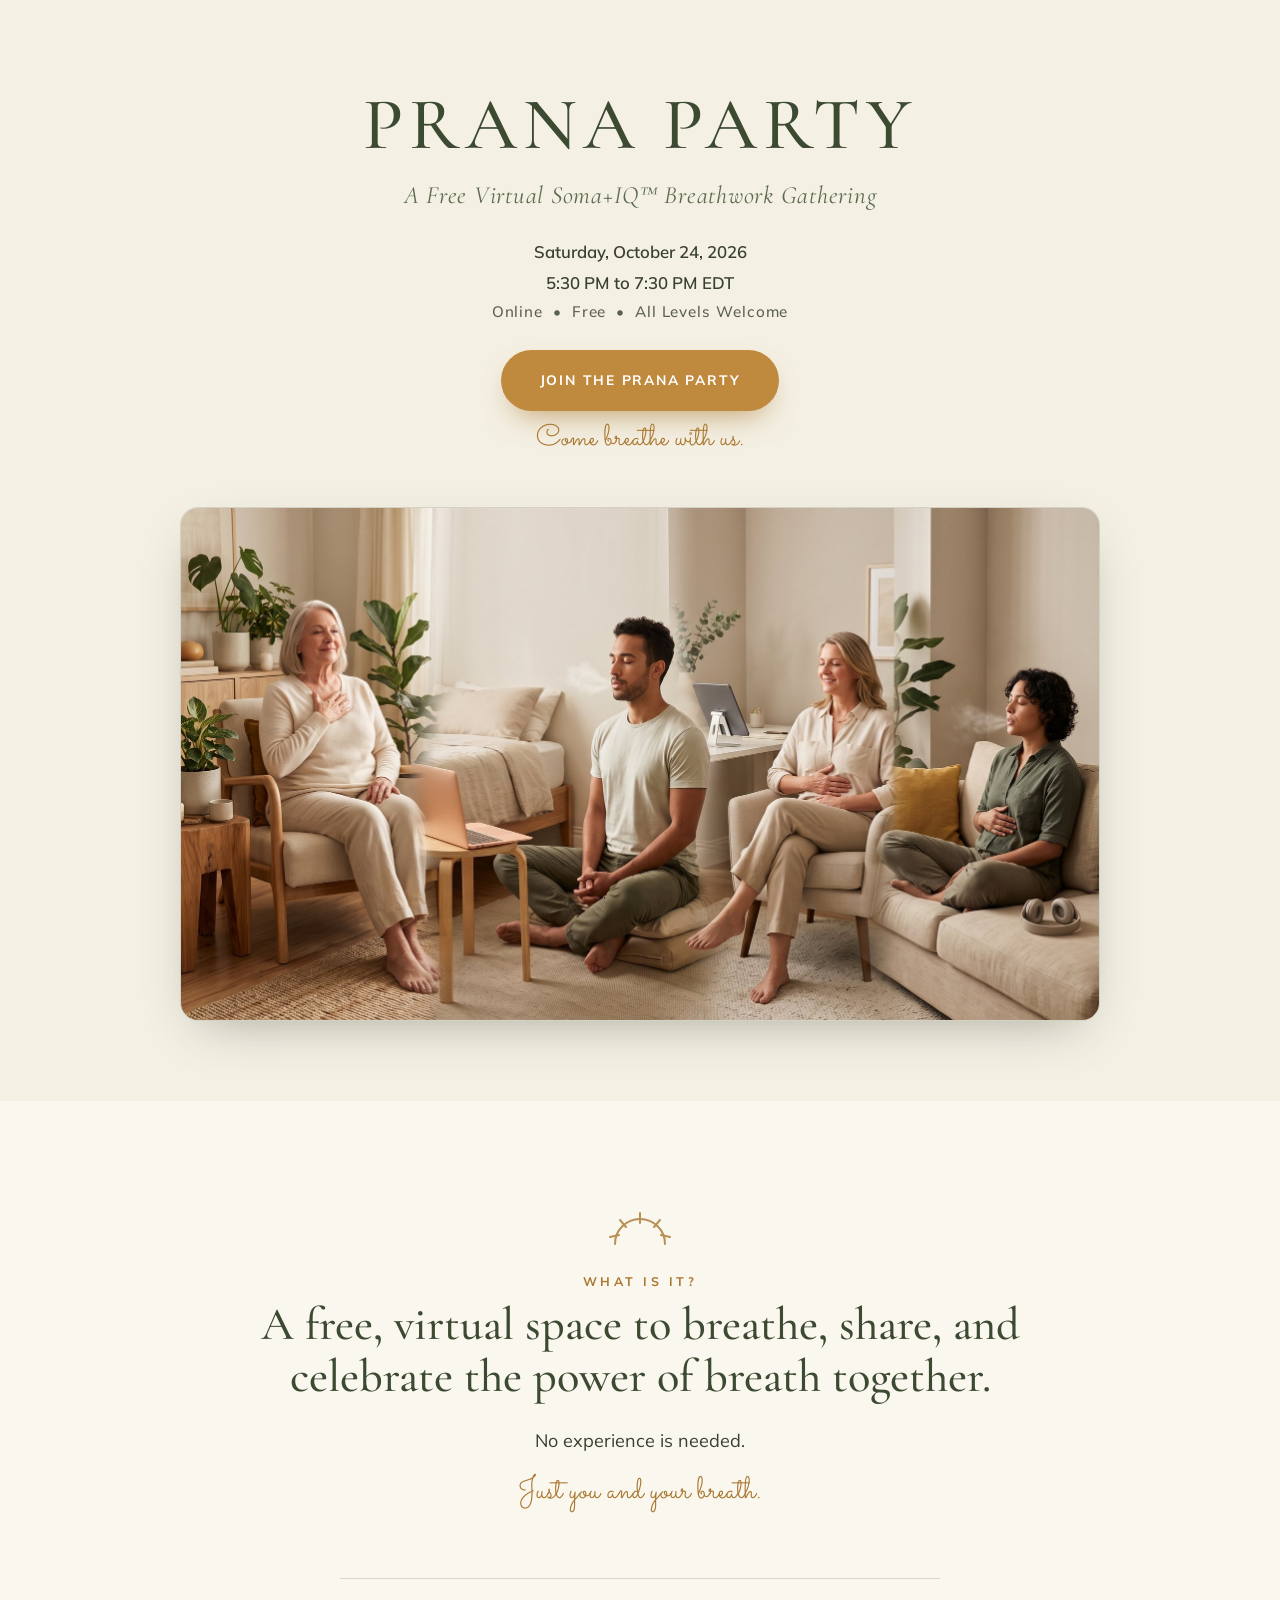
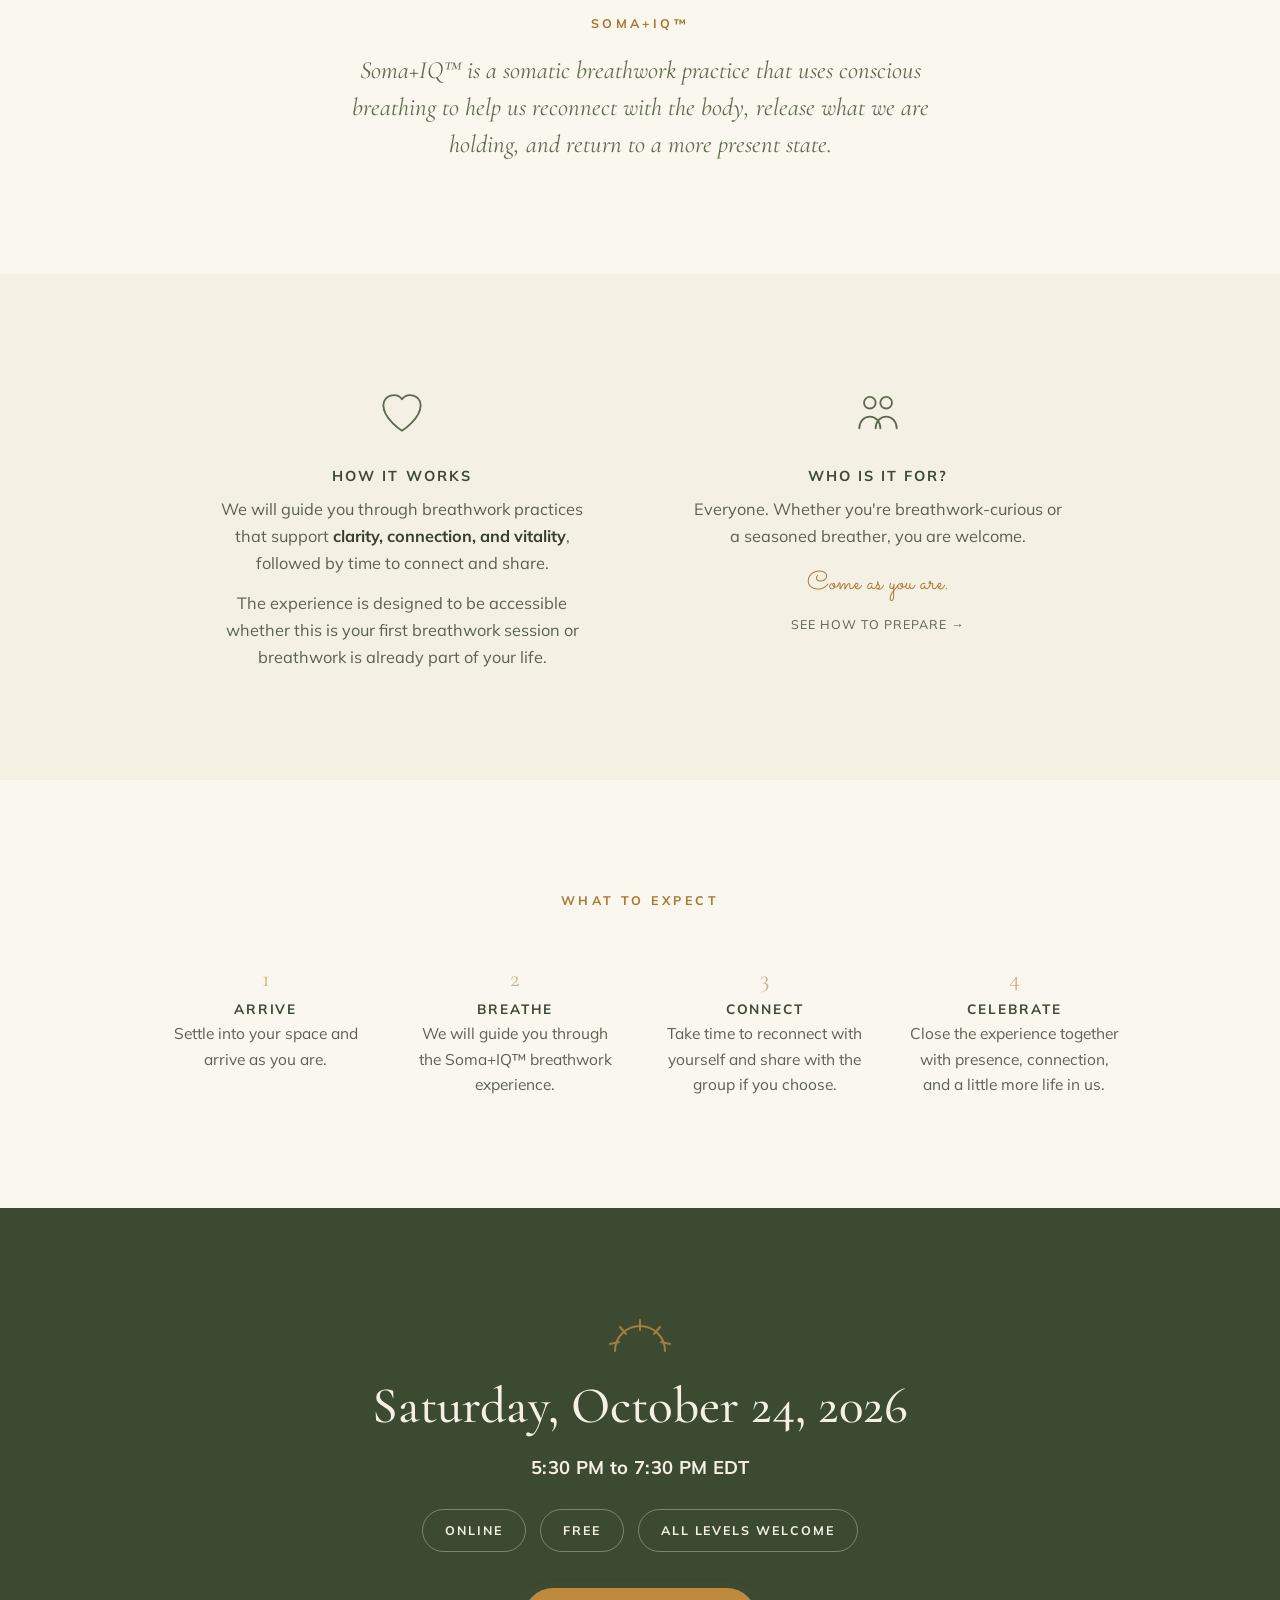
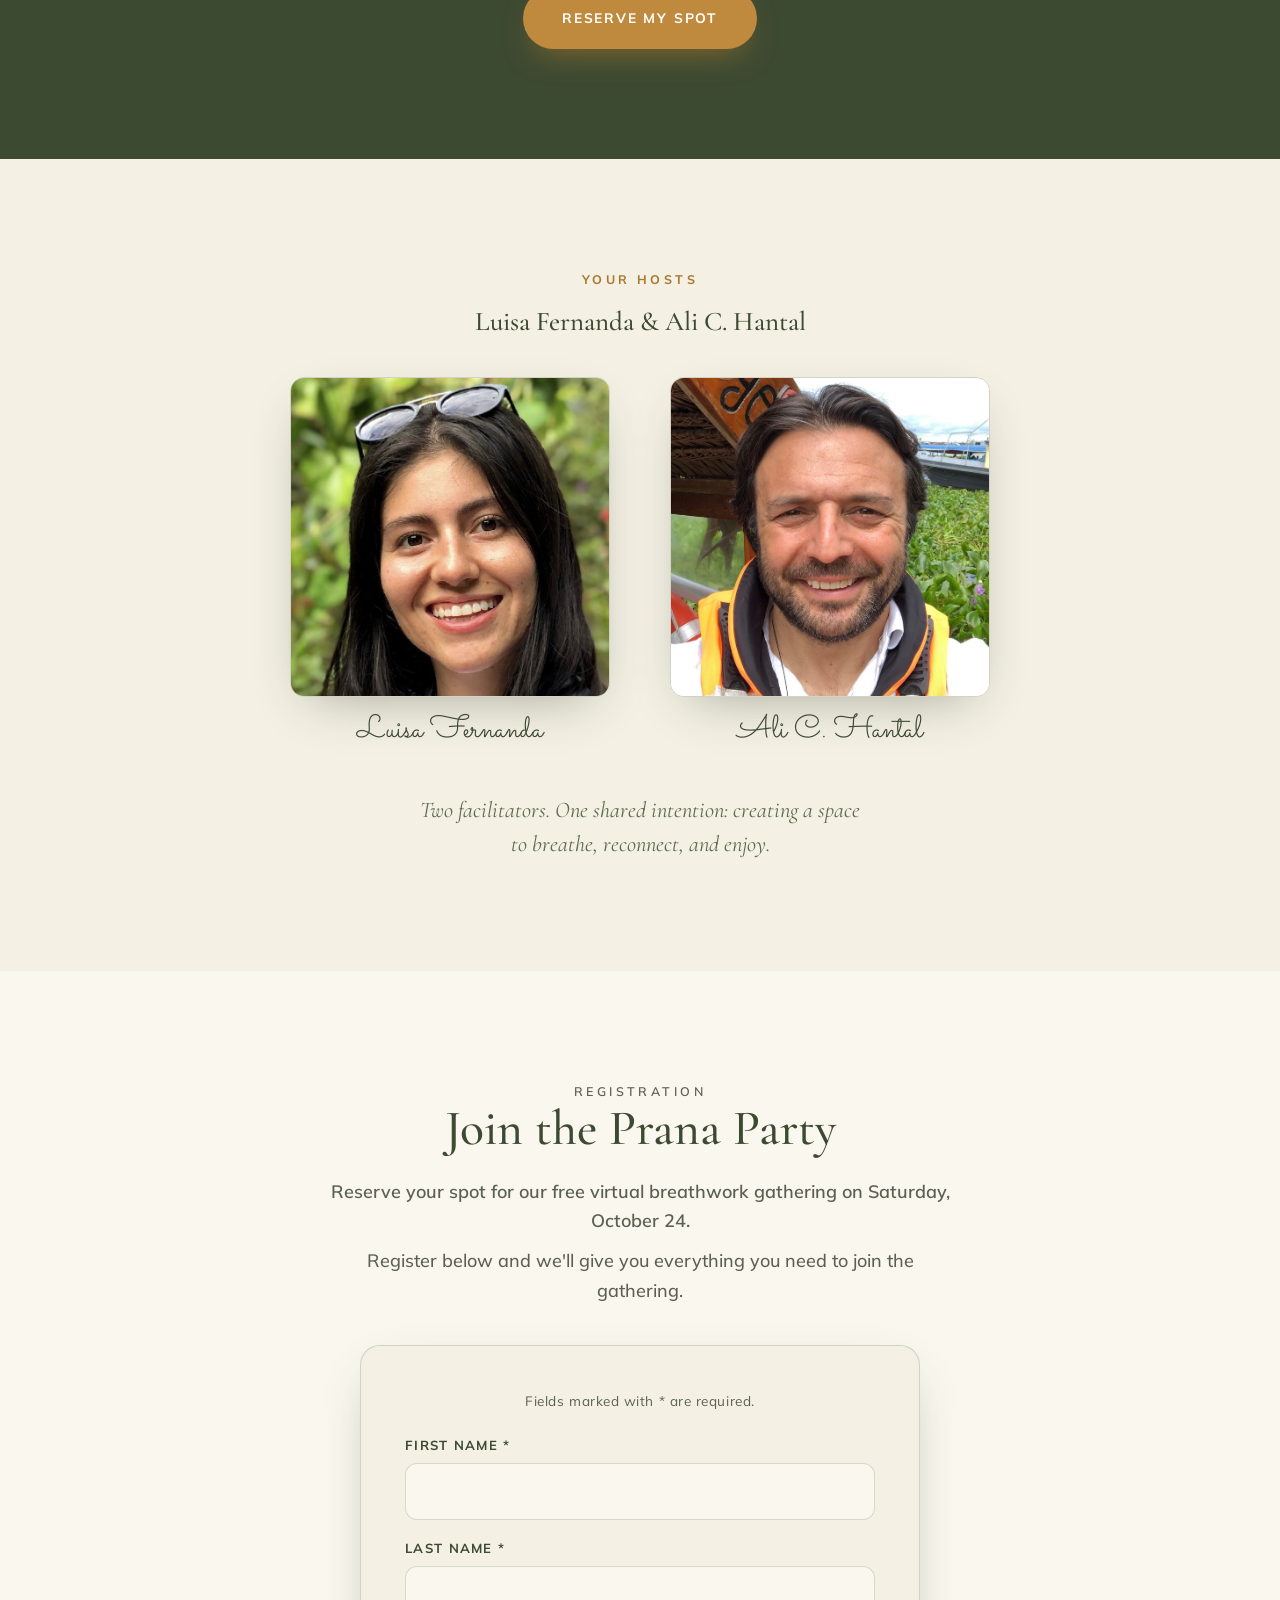
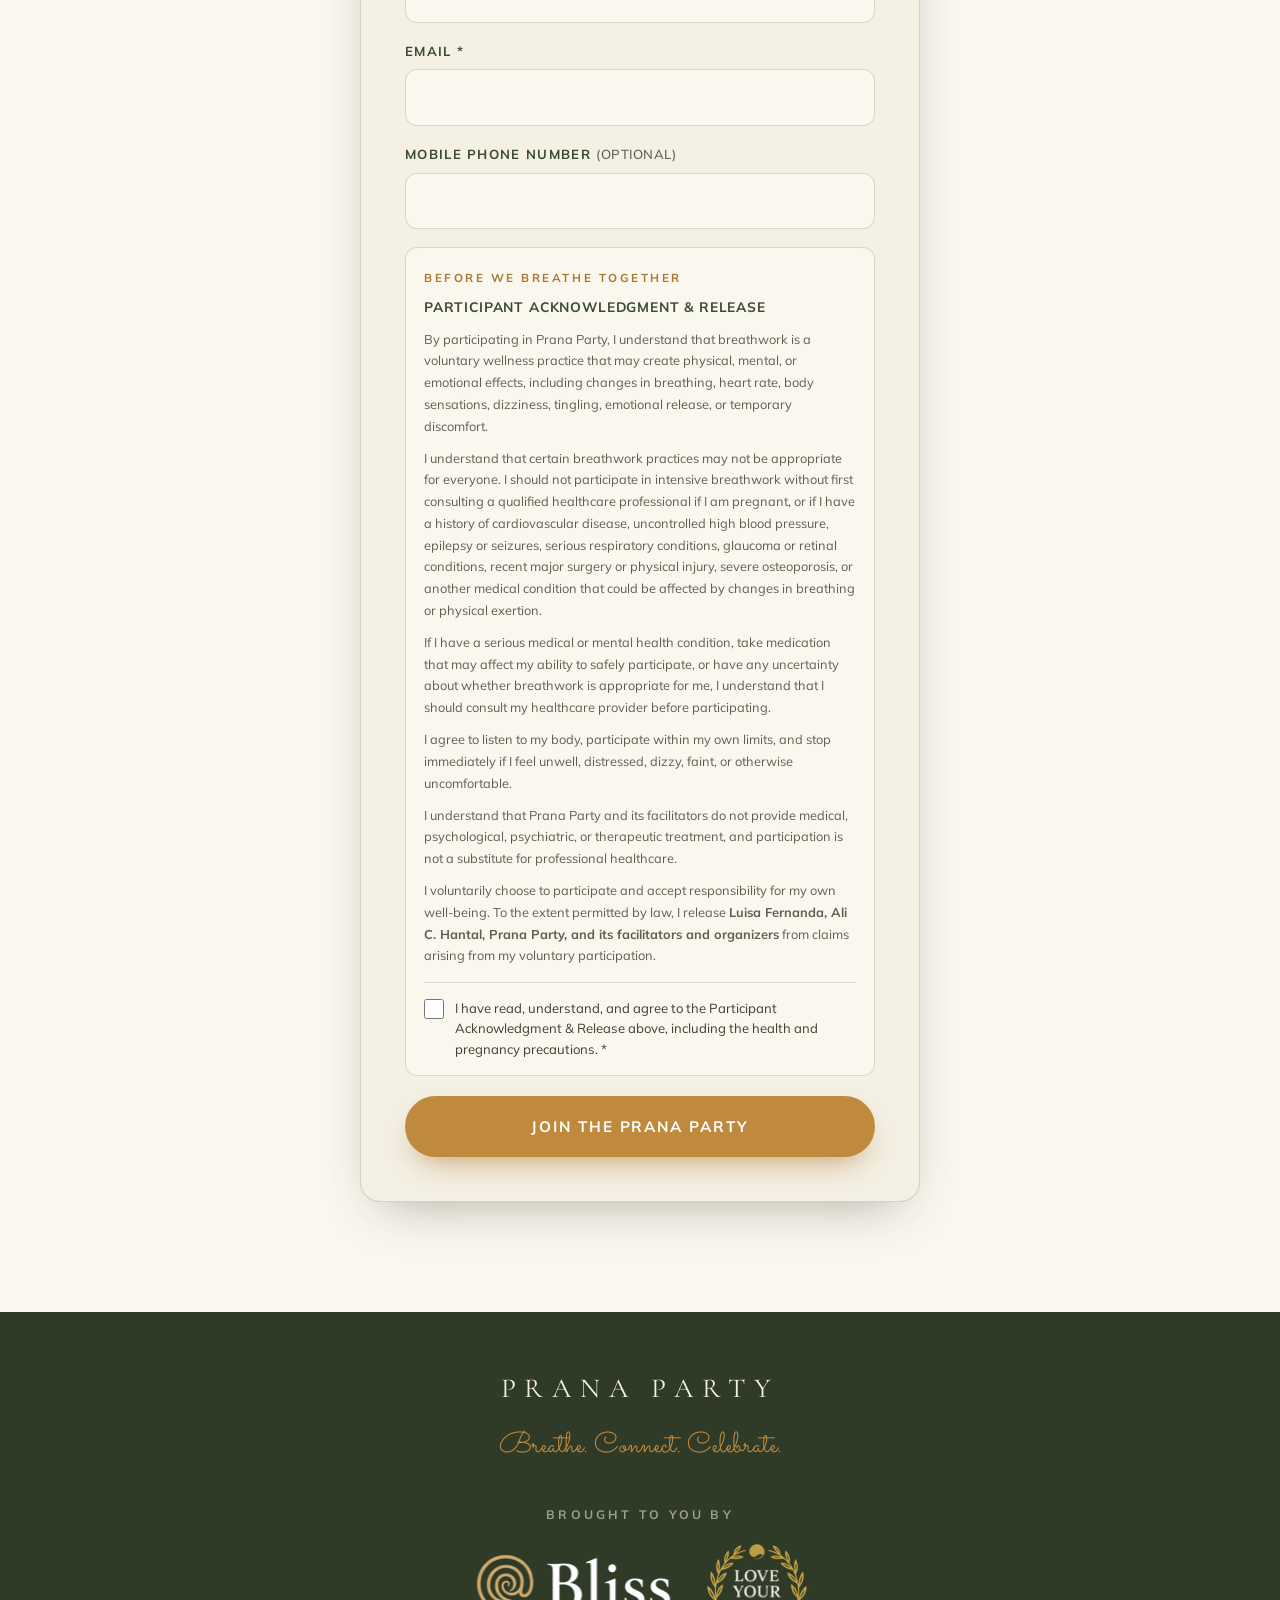
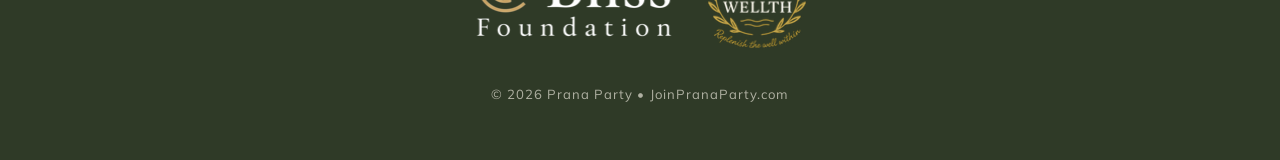
==== commit 1ad2590e: "Set next Prana Party to Saturday, October 24, 2026, 5:30 PM EDT Date changed everywhere it appears: " ====
--- a/index.html
+++ b/index.html
@@ -4,21 +4,21 @@
 <meta charset="UTF-8">
 <meta name="viewport" content="width=device-width, initial-scale=1">
 <title>Prana Party | Free Virtual Soma+IQ™ Breathwork Gathering</title>
-<meta name="description" content="Join Prana Party, a free virtual Soma+IQ™ breathwork gathering with Luisa Fernanda and Ali C. Hantal on Friday, September 18, 2026 from 5:30 PM to 7:30 PM EDT.">
+<meta name="description" content="Join Prana Party, a free virtual Soma+IQ™ breathwork gathering with Luisa Fernanda and Ali C. Hantal on Saturday, October 24, 2026 from 5:30 PM to 7:30 PM EDT.">
 <meta name="theme-color" content="#3d4a32">
 
 <!-- Open Graph / social -->
 <meta property="og:type" content="website">
 <meta property="og:site_name" content="Prana Party">
 <meta property="og:title" content="Prana Party | Free Virtual Soma+IQ™ Breathwork Gathering">
-<meta property="og:description" content="A free virtual Soma+IQ™ breathwork gathering with Luisa Fernanda and Ali C. Hantal. Friday, September 18, 2026, 5:30 PM to 7:30 PM EDT. All levels welcome.">
+<meta property="og:description" content="A free virtual Soma+IQ™ breathwork gathering with Luisa Fernanda and Ali C. Hantal. Saturday, October 24, 2026, 5:30 PM to 7:30 PM EDT. All levels welcome.">
 <meta property="og:url" content="https://joinpranaparty.com/">
 <meta property="og:image" content="https://joinpranaparty.com/images/prana-party-social.jpg">
 <meta property="og:image:width" content="1200">
 <meta property="og:image:height" content="630">
 <meta name="twitter:card" content="summary_large_image">
 <meta name="twitter:title" content="Prana Party | Free Virtual Soma+IQ™ Breathwork Gathering">
-<meta name="twitter:description" content="A free virtual Soma+IQ™ breathwork gathering with Luisa Fernanda and Ali C. Hantal. Friday, September 18, 2026, 5:30 PM to 7:30 PM EDT.">
+<meta name="twitter:description" content="A free virtual Soma+IQ™ breathwork gathering with Luisa Fernanda and Ali C. Hantal. Saturday, October 24, 2026, 5:30 PM to 7:30 PM EDT.">
 <meta name="twitter:image" content="https://joinpranaparty.com/images/prana-party-social.jpg">
 <link rel="canonical" href="https://joinpranaparty.com/">
 
@@ -27,7 +27,20 @@
 <link rel="preconnect" href="https://fonts.googleapis.com">
 <link rel="preconnect" href="https://fonts.gstatic.com" crossorigin>
 <link href="https://fonts.googleapis.com/css2?family=Cormorant+Garamond:ital,wght@0,400;0,500;0,600;1,400&family=Mulish:wght@400;500;600;700&family=Sacramento&display=swap" rel="stylesheet">
-<link rel="stylesheet" href="/assets/site.css?v=10">
+<link rel="stylesheet" href="/assets/site.css?v=14">
+<script>
+/* Returning registrant: go straight to the thank-you page until the event has passed.
+   EVENT_END_MS must match the one in thankyou/index.html and prepare/index.html. */
+(function(){
+  var EVENT_END_MS = Date.UTC(2026, 9, 24, 23, 30, 0);
+  try {
+    if(localStorage.getItem('pranaPartyRegistered')){
+      if(Date.now() > EVENT_END_MS){ localStorage.removeItem('pranaPartyRegistered'); }
+      else { window.location.replace('/thankyou/'); }
+    }
+  } catch(e){ /* storage unavailable: show the page normally */ }
+})();
+</script>
 
 <script type="application/ld+json">
 {
@@ -35,8 +48,8 @@
   "@type": "Event",
   "name": "Prana Party: Free Virtual Soma+IQ™ Breathwork Gathering",
   "description": "A free virtual Soma+IQ™ breathwork gathering hosted by Luisa Fernanda and Ali C. Hantal.",
-  "startDate": "2026-09-18T17:30:00-04:00",
-  "endDate": "2026-09-18T19:30:00-04:00",
+  "startDate": "2026-10-24T17:30:00-04:00",
+  "endDate": "2026-10-24T19:30:00-04:00",
   "eventAttendanceMode": "https://schema.org/OnlineEventAttendanceMode",
   "eventStatus": "https://schema.org/EventScheduled",
   "location": {
@@ -73,7 +86,7 @@
       <h1 class="hero__logo">Prana Party</h1>
       <p class="hero__tagline">A Free Virtual Soma+IQ&trade; Breathwork Gathering</p>
       <ul class="hero__meta">
-        <li>Friday, September 18, 2026</li>
+        <li>Saturday, October 24, 2026</li>
         <li>5:30 PM to 7:30 PM EDT</li>
         <li class="muted">Online &nbsp;&bull;&nbsp; Free &nbsp;&bull;&nbsp; All Levels Welcome</li>
       </ul>
@@ -182,7 +195,7 @@
         <line x1="3" y1="26" x2="12" y2="24"/>
         <line x1="63" y1="26" x2="54" y2="24"/>
       </svg>
-      <h2>Friday, September 18, 2026</h2>
+      <h2>Saturday, October 24, 2026</h2>
       <p class="highlight__time">5:30 PM to 7:30 PM EDT</p>
       <div class="highlight__pills">
         <span class="pill">Online</span>
@@ -226,7 +239,7 @@
       <div class="register__head">
         <p class="eyebrow">Registration</p>
         <h2>Join the Prana Party</h2>
-        <p>Reserve your spot for our free virtual breathwork gathering on Friday, September 18.</p>
+        <p>Reserve your spot for our free virtual breathwork gathering on Saturday, October 24.</p>
         <p>Register below and we'll give you everything you need to join the gathering.</p>
       </div>
 
@@ -235,7 +248,7 @@
 
         <!-- Web3Forms configuration -->
         <input type="hidden" name="access_key" value="c3595d27-6d11-4842-aa55-2113d1a27bac">
-        <input type="hidden" name="subject" value="Prana Party Registration - September 18, 2026">
+        <input type="hidden" name="subject" value="Prana Party Registration - October 24, 2026">
         <input type="hidden" name="from_name" value="Prana Party Registration">
 
         <!-- Honeypot spam protection (leave empty) -->
@@ -285,43 +298,6 @@
         <p class="form-status form-status--error" id="form-status" role="alert" hidden></p>
       </form>
 
-      <!-- Confirmation / thank-you (revealed after successful registration) -->
-      <div class="success" id="success-panel" hidden>
-        <div class="success__confirm">
-          <p class="eyebrow">You're in! &#127881;</p>
-          <h2>We're excited to breathe with you.</h2>
-          <p class="success__when">
-            <strong>Friday, September 18, 2026</strong><br>
-            <strong>5:30 PM to 7:30 PM EDT</strong><br>
-            Online
-          </p>
-          <p class="script-line script-line--md">Come as you are.</p>
-        </div>
-
-        <div class="success__block">
-          <a class="link-arrow" href="/prepare/">How to prepare &rarr;</a>
-          <p class="success__hint">A few simple things to know before we breathe together.</p>
-        </div>
-
-        <div class="success__block">
-          <p class="eyebrow">Join Prana Party on Zoom</p>
-          <a class="btn btn--gold" id="zoom-link" href="#" target="_blank" rel="noopener noreferrer">Join on Zoom</a>
-          <p class="success__hint">Save this page or add Prana Party to your calendar below so you'll have the Zoom link when it's time to join.</p>
-        </div>
-
-        <div class="success__block">
-          <p class="eyebrow">Add Prana Party to your calendar</p>
-          <div class="cal-row">
-            <a class="btn btn--outline" id="cal-google" href="#" target="_blank" rel="noopener noreferrer">Google Calendar</a>
-            <a class="btn btn--outline" id="cal-apple" href="/prana-party.ics">Apple Calendar</a>
-            <a class="btn btn--outline" id="cal-outlook" href="#" target="_blank" rel="noopener noreferrer">Outlook</a>
-          </div>
-        </div>
-
-        <p class="success__reset">
-          Registering for someone else? <button type="button" id="reset-registration">Start a new registration</button>
-        </p>
-      </div>
     </div>
   </section>
 
@@ -368,92 +344,19 @@
     });
   });
 
-  /* -------- Event + Zoom details -------- */
-  var ZOOM_URL = atob('aHR0cHM6Ly91czA2d2ViLnpvb20udXMvai84NTQ4MDk4MjM5OT9wd2Q9QThDSldjT0tVRTdRekJVd3FFMEt0NzFXYWF1UzFCLjE=');
-  var EVENT = {
-    title: 'Prana Party: Free Virtual Soma+IQ™ Breathwork Gathering',
-    startUTC: '20260918T213000Z',
-    endUTC: '20260918T233000Z',
-    startLocal: '2026-09-18T17:30:00-04:00',
-    endLocal: '2026-09-18T19:30:00-04:00',
-    location: 'Online via Zoom',
-    // event end used to decide when to stop remembering a registration
-    endMs: Date.UTC(2026, 8, 18, 23, 30, 0)
-  };
-  function calDescription(){
-    return 'Prana Party\n\n'
-      + 'A free virtual Soma+IQ™ breathwork gathering hosted by Luisa Fernanda and Ali C. Hantal.\n\n'
-      + 'Join on Zoom:\n' + ZOOM_URL + '\n\n'
-      + 'Prepare for Prana Party:\nhttps://joinpranaparty.com/prepare/\n\n'
-      + 'Breathe. Connect. Celebrate.';
-  }
-  function googleCalUrl(){
-    return 'https://calendar.google.com/calendar/render?action=TEMPLATE'
-      + '&text=' + encodeURIComponent(EVENT.title)
-      + '&dates=' + EVENT.startUTC + '/' + EVENT.endUTC
-      + '&details=' + encodeURIComponent(calDescription())
-      + '&location=' + encodeURIComponent(EVENT.location)
-      + '&ctz=America/New_York';
-  }
-  function outlookCalUrl(){
-    return 'https://outlook.live.com/calendar/0/deeplink/compose'
-      + '?path=%2Fcalendar%2Faction%2Fcompose&rru=addevent'
-      + '&subject=' + encodeURIComponent(EVENT.title)
-      + '&startdt=' + encodeURIComponent(EVENT.startLocal)
-      + '&enddt=' + encodeURIComponent(EVENT.endLocal)
-      + '&body=' + encodeURIComponent(calDescription())
-      + '&location=' + encodeURIComponent(EVENT.location);
-  }
-
+  /* -------- Registration state --------
+     A successful registration sets a localStorage flag and goes to /thankyou/,
+     which shows the Zoom/calendar/preparation content. Returning registrants are
+     redirected there by the early script in <head>. */
   var form = document.getElementById('prana-form');
   var btn = document.getElementById('submit-btn');
   var statusEl = document.getElementById('form-status');
-  var successPanel = document.getElementById('success-panel');
   var emailRe = /^[^\s@]+@[^\s@]+\.[^\s@]+$/;
   var STORE_KEY = 'pranaPartyRegistered';
   var submitting = false;
 
   function showError(msg){ statusEl.textContent = msg; statusEl.hidden = false; }
   function clearError(){ statusEl.hidden = true; statusEl.textContent = ''; }
-
-  function populateGatedLinks(){
-    document.getElementById('zoom-link').href = ZOOM_URL;
-    document.getElementById('cal-google').href = googleCalUrl();
-    document.getElementById('cal-outlook').href = outlookCalUrl();
-  }
-
-  function revealConfirmation(scroll){
-    populateGatedLinks();
-    form.hidden = true;
-    successPanel.hidden = false;
-    if(scroll){ successPanel.scrollIntoView({behavior:'smooth', block:'start'}); }
-  }
-
-  /* -------- Remember a completed registration until the event passes -------- */
-  try {
-    if(localStorage.getItem(STORE_KEY)){
-      if(Date.now() > EVENT.endMs){
-        localStorage.removeItem(STORE_KEY);
-      } else {
-        revealConfirmation(false);
-      }
-    }
-  } catch(e){ /* storage unavailable — no-op */ }
-
-  var resetBtn = document.getElementById('reset-registration');
-  if(resetBtn){
-    resetBtn.addEventListener('click', function(){
-      try { localStorage.removeItem(STORE_KEY); } catch(e){}
-      successPanel.hidden = true;
-      form.hidden = false;
-      form.reset();
-      clearError();
-      submitting = false;
-      btn.disabled = false;
-      btn.textContent = 'Join the Prana Party';
-      form.scrollIntoView({behavior:'smooth', block:'start'});
-    });
-  }
 
   form.addEventListener('submit', async function(e){
     e.preventDefault();
@@ -495,7 +398,7 @@
 
       if(response.ok && data.success){
         try { localStorage.setItem(STORE_KEY, String(Date.now())); } catch(e){}
-        revealConfirmation(true);
+        window.location.href = '/thankyou/';
       } else {
         showError('Something went wrong while submitting your registration. Please try again.');
         btn.disabled = false;
--- a/assets/site.css
+++ b/assets/site.css
@@ -538,12 +538,33 @@
 .success__block{margin-top:30px;padding-top:28px;border-top:1px solid var(--line)}
 .success__hint{font-size:.85rem;color:var(--ink-soft);margin:14px auto 0;max-width:42ch;line-height:1.6}
 .cal-row{display:flex;flex-wrap:wrap;justify-content:center;gap:12px}
+.btn.is-disabled{opacity:.4;pointer-events:none;cursor:default}
 .success__reset{
   margin-top:26px;font-size:.8rem;color:var(--ink-soft);
 }
+.success__reset a{color:var(--gold-deep);text-decoration:underline}
 .success__reset button{
   background:none;border:0;padding:0;cursor:pointer;
   font:inherit;color:var(--gold-deep);text-decoration:underline;
+}
+
+/* Preparation guide inside the success panel (same content as /prepare/).
+   The panel is narrow, so the grids collapse to fit it. */
+.success__prep{text-align:center}
+.success__prep .success__prep-head{margin-top:34px}
+.success__prep .cards{grid-template-columns:1fr 1fr;margin-top:16px}
+.success__prep .card--wide{grid-template-columns:1fr;gap:.6em;text-align:left}
+.success__prep .card{text-align:left}
+.success__prep .notice{margin-top:16px}
+.success__prep .stages{grid-template-columns:1fr;gap:18px;margin-top:16px;text-align:left}
+.success__prep .stage{text-align:left}
+.success__prep .checklist{margin-top:16px}
+@media (max-width:520px){.success__prep .cards{grid-template-columns:1fr}}
+.success__zoom-note{font-size:1rem;color:var(--ink);line-height:1.6;margin:18px auto 0;max-width:42ch}
+.success__zoom-note strong{color:var(--green)}
+.success__prep-emailed{
+  margin:30px auto 0;padding-top:22px;border-top:1px solid var(--line);
+  font-size:.98rem;color:var(--ink);line-height:1.6;max-width:44ch;
 }
 
 /* ---- Minimal page header (prepare) ---- */
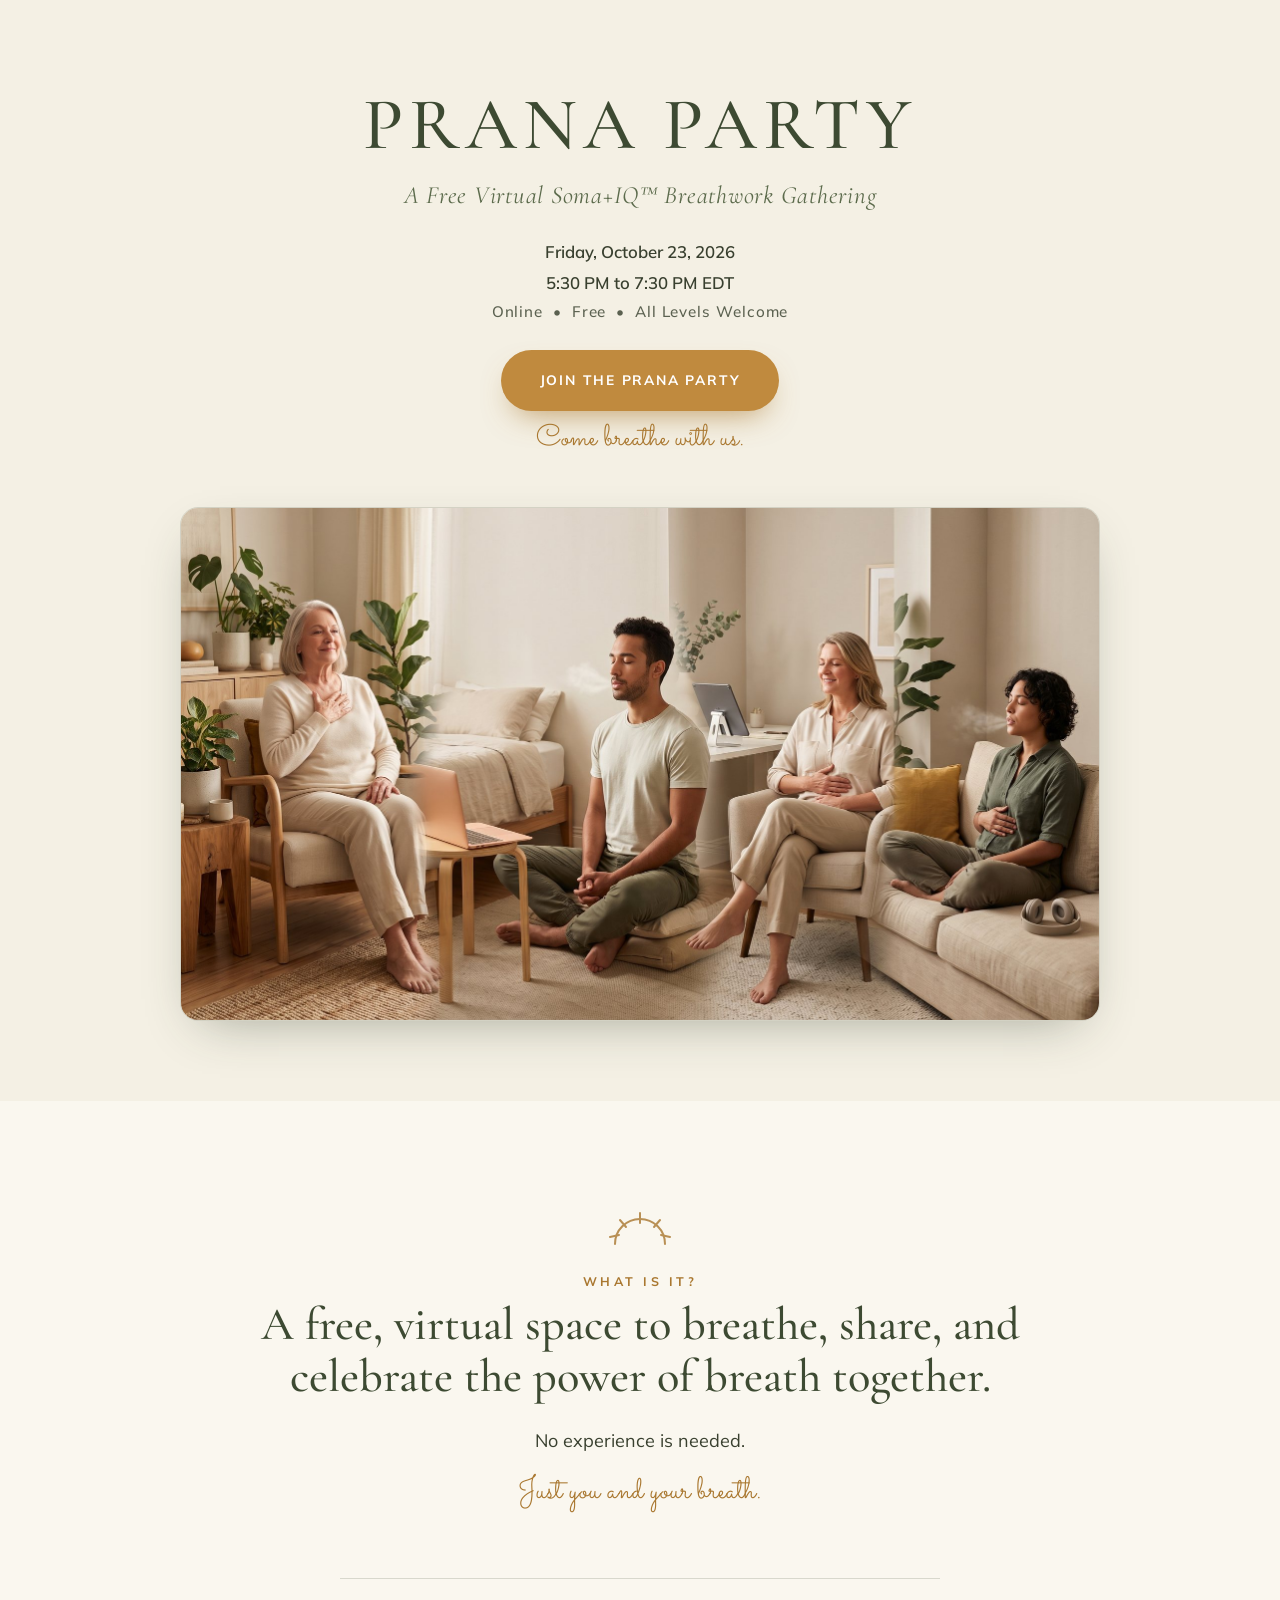
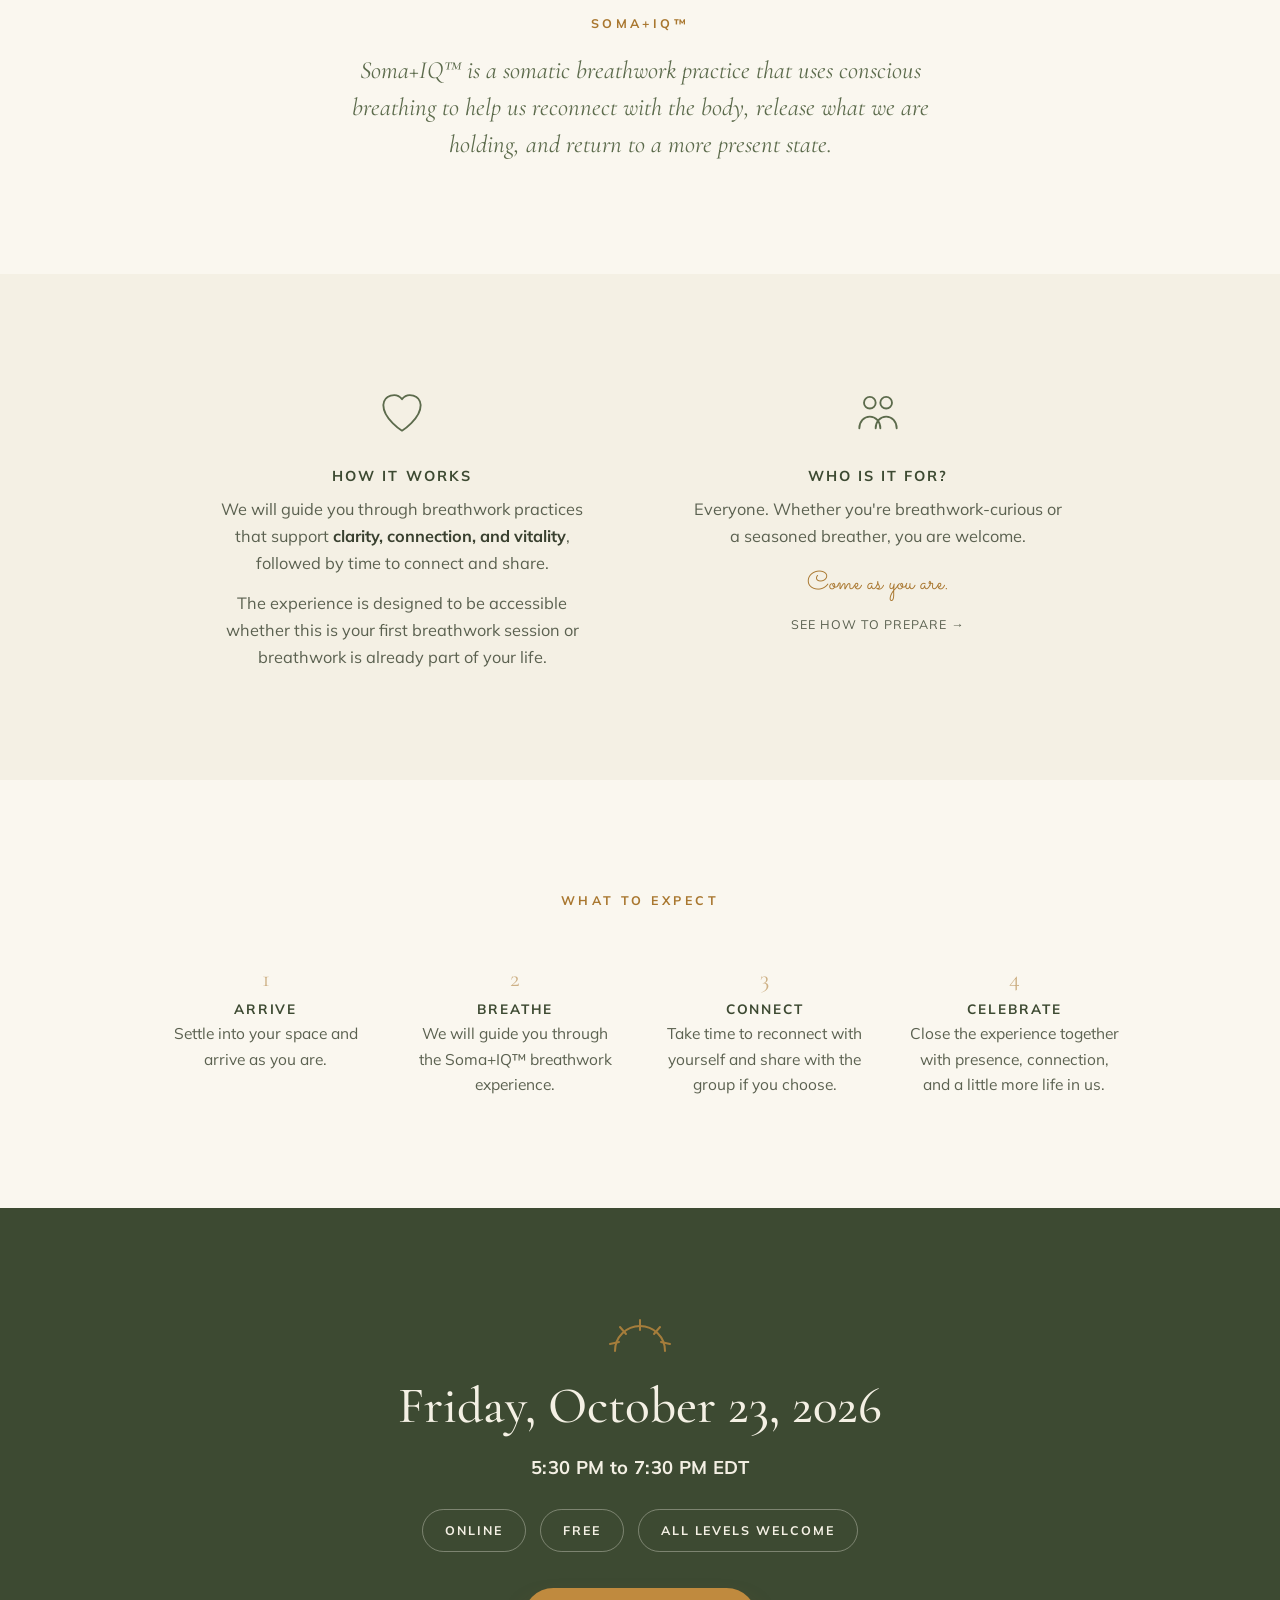
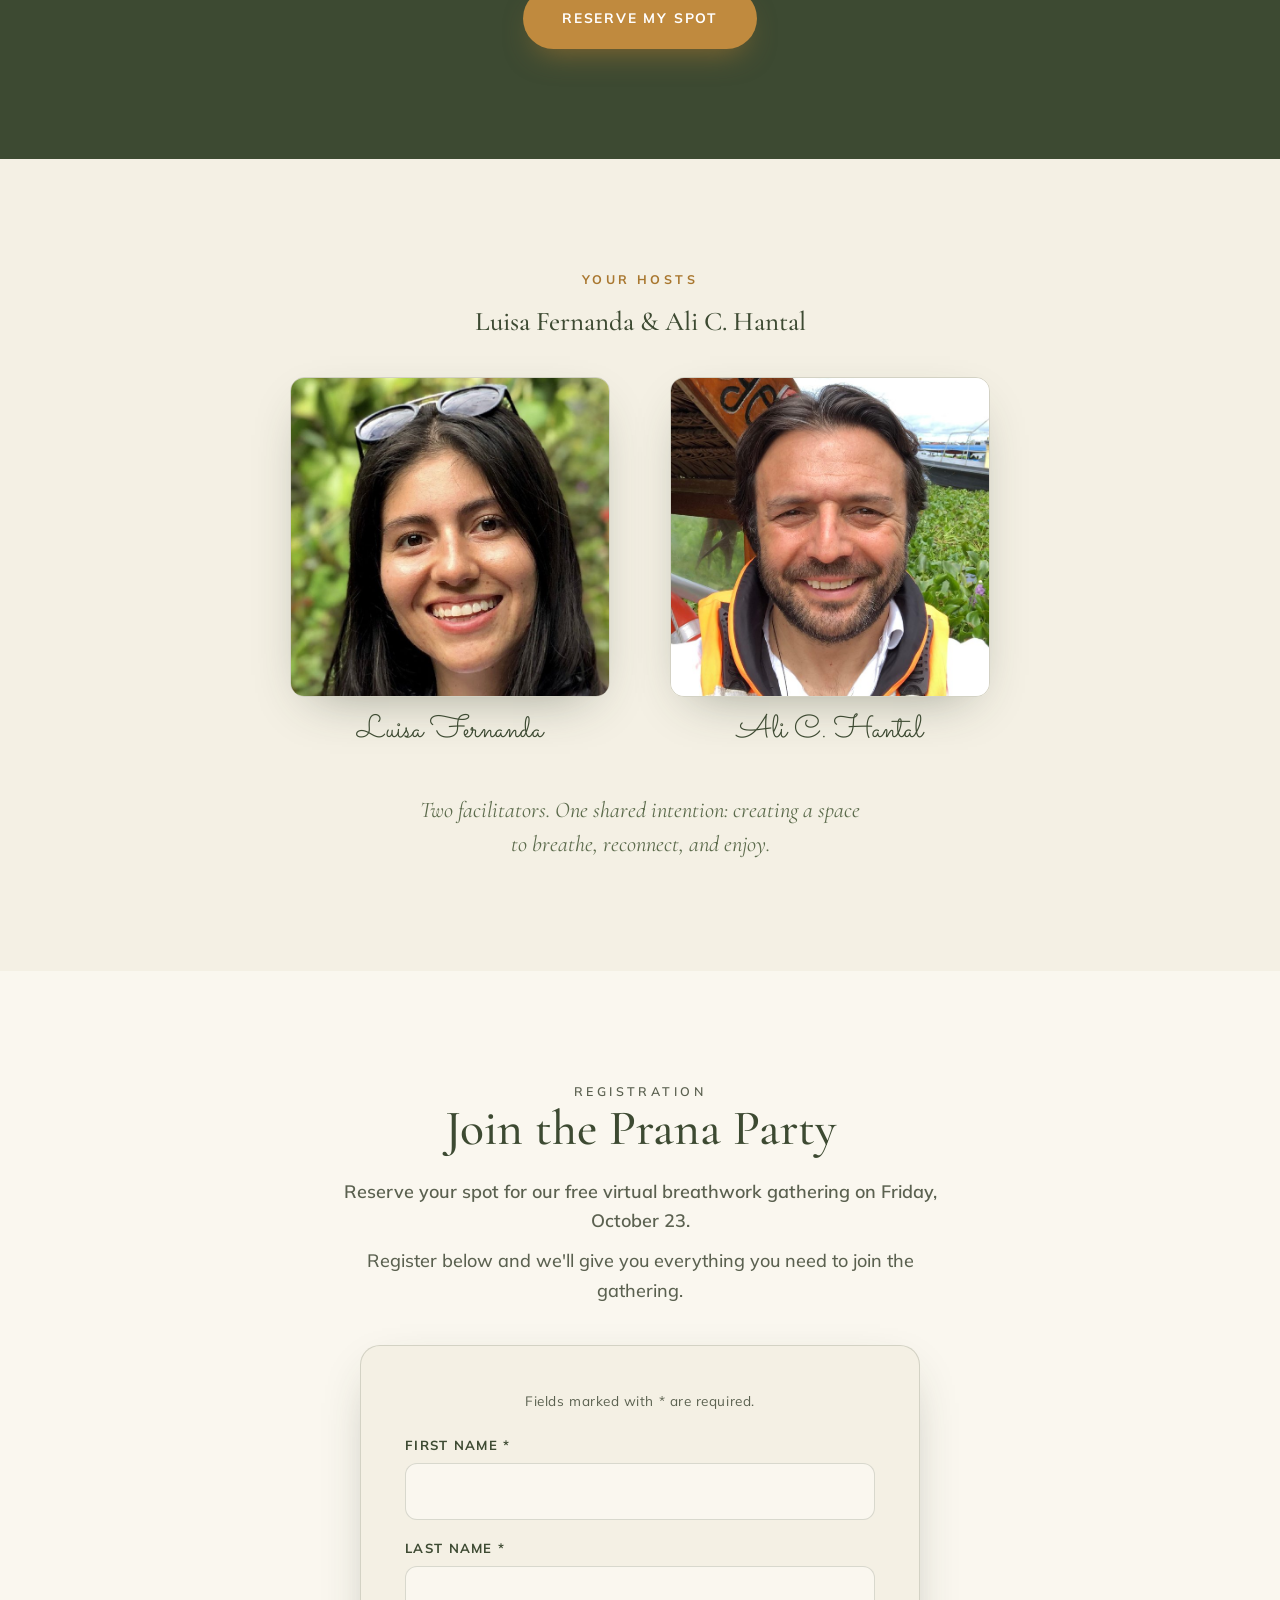
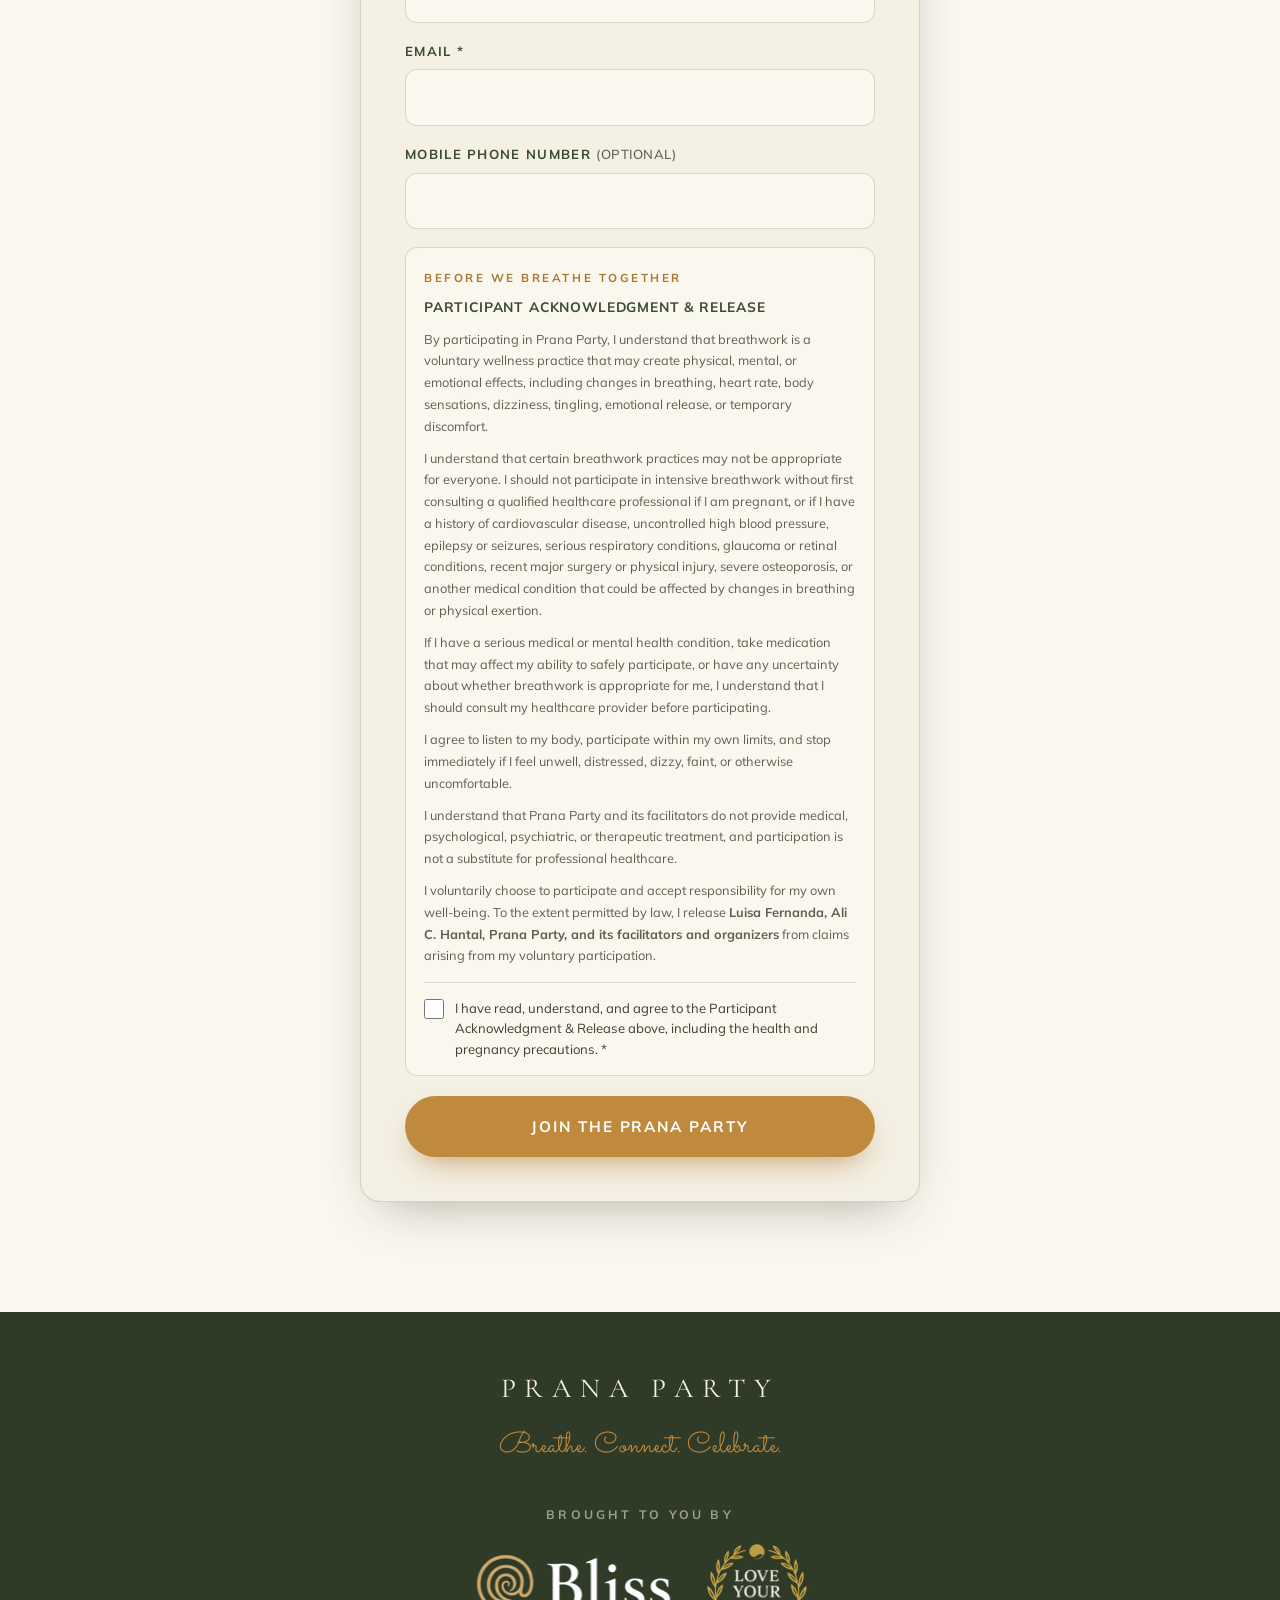
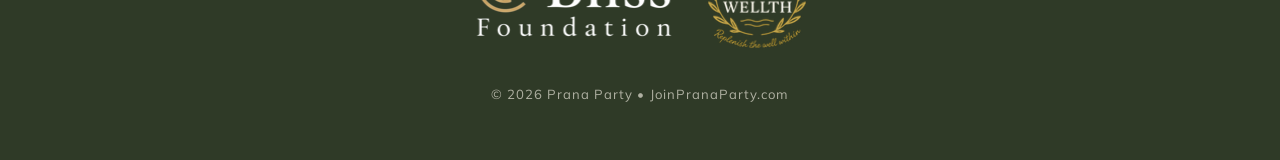
==== commit 70d97328: "Move next Prana Party to Friday, October 23, 2026 Date changed from Saturday, October 24 to Friday, " ====
--- a/index.html
+++ b/index.html
@@ -4,21 +4,21 @@
 <meta charset="UTF-8">
 <meta name="viewport" content="width=device-width, initial-scale=1">
 <title>Prana Party | Free Virtual Soma+IQ™ Breathwork Gathering</title>
-<meta name="description" content="Join Prana Party, a free virtual Soma+IQ™ breathwork gathering with Luisa Fernanda and Ali C. Hantal on Saturday, October 24, 2026 from 5:30 PM to 7:30 PM EDT.">
+<meta name="description" content="Join Prana Party, a free virtual Soma+IQ™ breathwork gathering with Luisa Fernanda and Ali C. Hantal on Friday, October 23, 2026 from 5:30 PM to 7:30 PM EDT.">
 <meta name="theme-color" content="#3d4a32">
 
 <!-- Open Graph / social -->
 <meta property="og:type" content="website">
 <meta property="og:site_name" content="Prana Party">
 <meta property="og:title" content="Prana Party | Free Virtual Soma+IQ™ Breathwork Gathering">
-<meta property="og:description" content="A free virtual Soma+IQ™ breathwork gathering with Luisa Fernanda and Ali C. Hantal. Saturday, October 24, 2026, 5:30 PM to 7:30 PM EDT. All levels welcome.">
+<meta property="og:description" content="A free virtual Soma+IQ™ breathwork gathering with Luisa Fernanda and Ali C. Hantal. Friday, October 23, 2026, 5:30 PM to 7:30 PM EDT. All levels welcome.">
 <meta property="og:url" content="https://joinpranaparty.com/">
 <meta property="og:image" content="https://joinpranaparty.com/images/prana-party-social.jpg">
 <meta property="og:image:width" content="1200">
 <meta property="og:image:height" content="630">
 <meta name="twitter:card" content="summary_large_image">
 <meta name="twitter:title" content="Prana Party | Free Virtual Soma+IQ™ Breathwork Gathering">
-<meta name="twitter:description" content="A free virtual Soma+IQ™ breathwork gathering with Luisa Fernanda and Ali C. Hantal. Saturday, October 24, 2026, 5:30 PM to 7:30 PM EDT.">
+<meta name="twitter:description" content="A free virtual Soma+IQ™ breathwork gathering with Luisa Fernanda and Ali C. Hantal. Friday, October 23, 2026, 5:30 PM to 7:30 PM EDT.">
 <meta name="twitter:image" content="https://joinpranaparty.com/images/prana-party-social.jpg">
 <link rel="canonical" href="https://joinpranaparty.com/">
 
@@ -32,7 +32,7 @@
 /* Returning registrant: go straight to the thank-you page until the event has passed.
    EVENT_END_MS must match the one in thankyou/index.html and prepare/index.html. */
 (function(){
-  var EVENT_END_MS = Date.UTC(2026, 9, 24, 23, 30, 0);
+  var EVENT_END_MS = Date.UTC(2026, 9, 23, 23, 30, 0);
   try {
     if(localStorage.getItem('pranaPartyRegistered')){
       if(Date.now() > EVENT_END_MS){ localStorage.removeItem('pranaPartyRegistered'); }
@@ -48,8 +48,8 @@
   "@type": "Event",
   "name": "Prana Party: Free Virtual Soma+IQ™ Breathwork Gathering",
   "description": "A free virtual Soma+IQ™ breathwork gathering hosted by Luisa Fernanda and Ali C. Hantal.",
-  "startDate": "2026-10-24T17:30:00-04:00",
-  "endDate": "2026-10-24T19:30:00-04:00",
+  "startDate": "2026-10-23T17:30:00-04:00",
+  "endDate": "2026-10-23T19:30:00-04:00",
   "eventAttendanceMode": "https://schema.org/OnlineEventAttendanceMode",
   "eventStatus": "https://schema.org/EventScheduled",
   "location": {
@@ -86,7 +86,7 @@
       <h1 class="hero__logo">Prana Party</h1>
       <p class="hero__tagline">A Free Virtual Soma+IQ&trade; Breathwork Gathering</p>
       <ul class="hero__meta">
-        <li>Saturday, October 24, 2026</li>
+        <li>Friday, October 23, 2026</li>
         <li>5:30 PM to 7:30 PM EDT</li>
         <li class="muted">Online &nbsp;&bull;&nbsp; Free &nbsp;&bull;&nbsp; All Levels Welcome</li>
       </ul>
@@ -195,7 +195,7 @@
         <line x1="3" y1="26" x2="12" y2="24"/>
         <line x1="63" y1="26" x2="54" y2="24"/>
       </svg>
-      <h2>Saturday, October 24, 2026</h2>
+      <h2>Friday, October 23, 2026</h2>
       <p class="highlight__time">5:30 PM to 7:30 PM EDT</p>
       <div class="highlight__pills">
         <span class="pill">Online</span>
@@ -239,7 +239,7 @@
       <div class="register__head">
         <p class="eyebrow">Registration</p>
         <h2>Join the Prana Party</h2>
-        <p>Reserve your spot for our free virtual breathwork gathering on Saturday, October 24.</p>
+        <p>Reserve your spot for our free virtual breathwork gathering on Friday, October 23.</p>
         <p>Register below and we'll give you everything you need to join the gathering.</p>
       </div>
 
@@ -248,7 +248,7 @@
 
         <!-- Web3Forms configuration -->
         <input type="hidden" name="access_key" value="c3595d27-6d11-4842-aa55-2113d1a27bac">
-        <input type="hidden" name="subject" value="Prana Party Registration - October 24, 2026">
+        <input type="hidden" name="subject" value="Prana Party Registration - October 23, 2026">
         <input type="hidden" name="from_name" value="Prana Party Registration">
 
         <!-- Honeypot spam protection (leave empty) -->
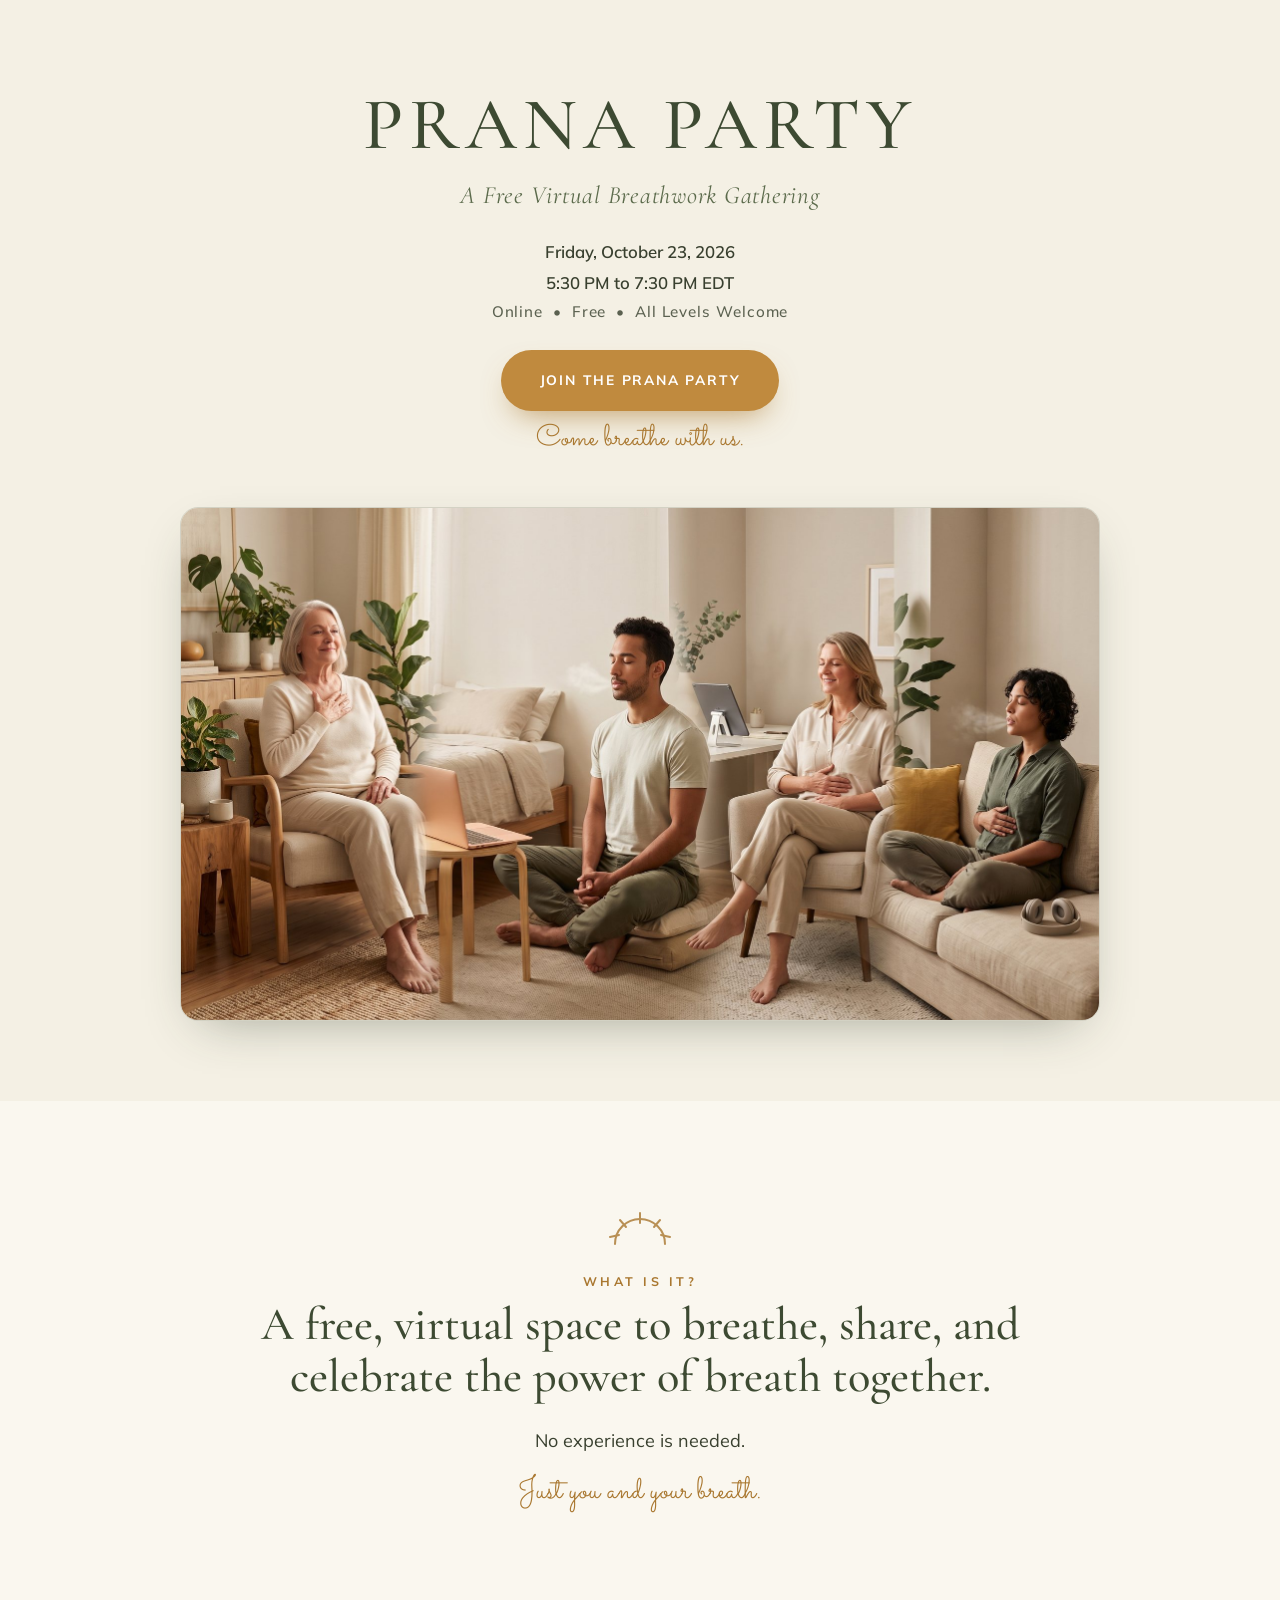
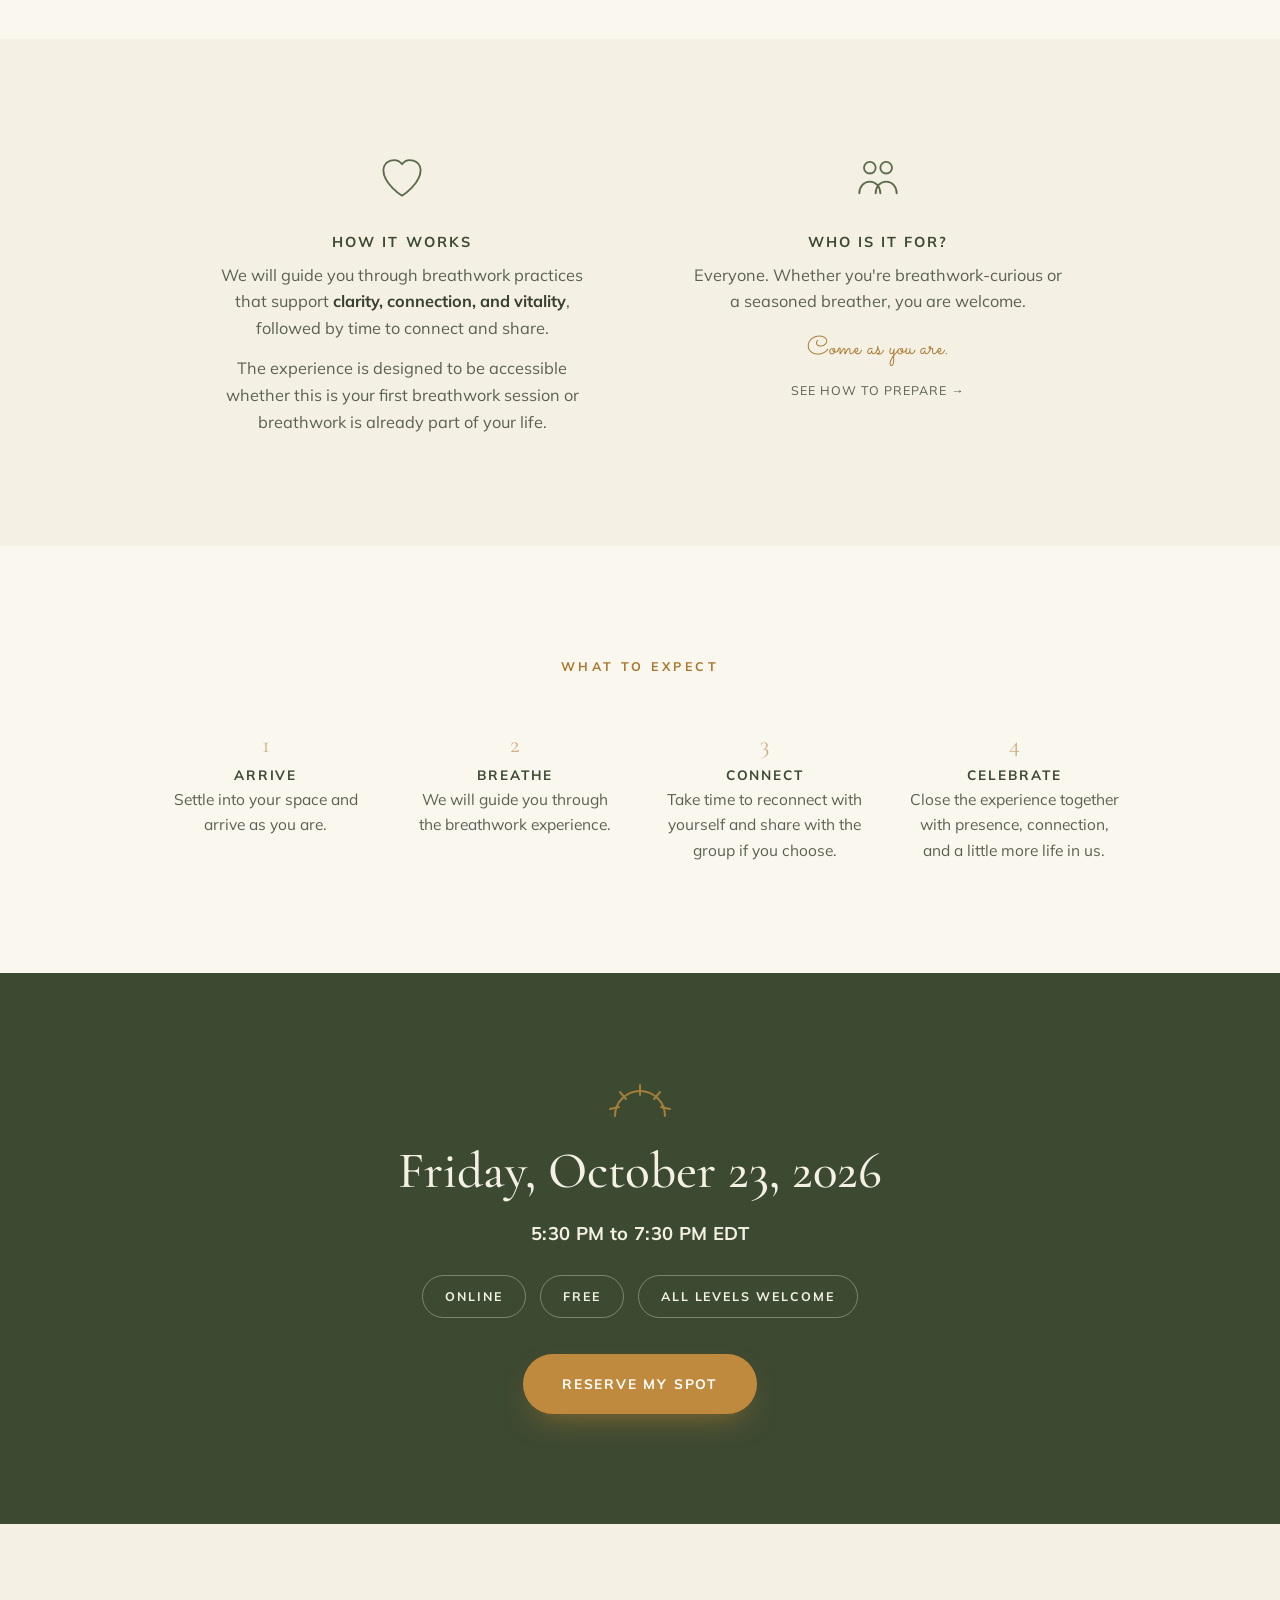
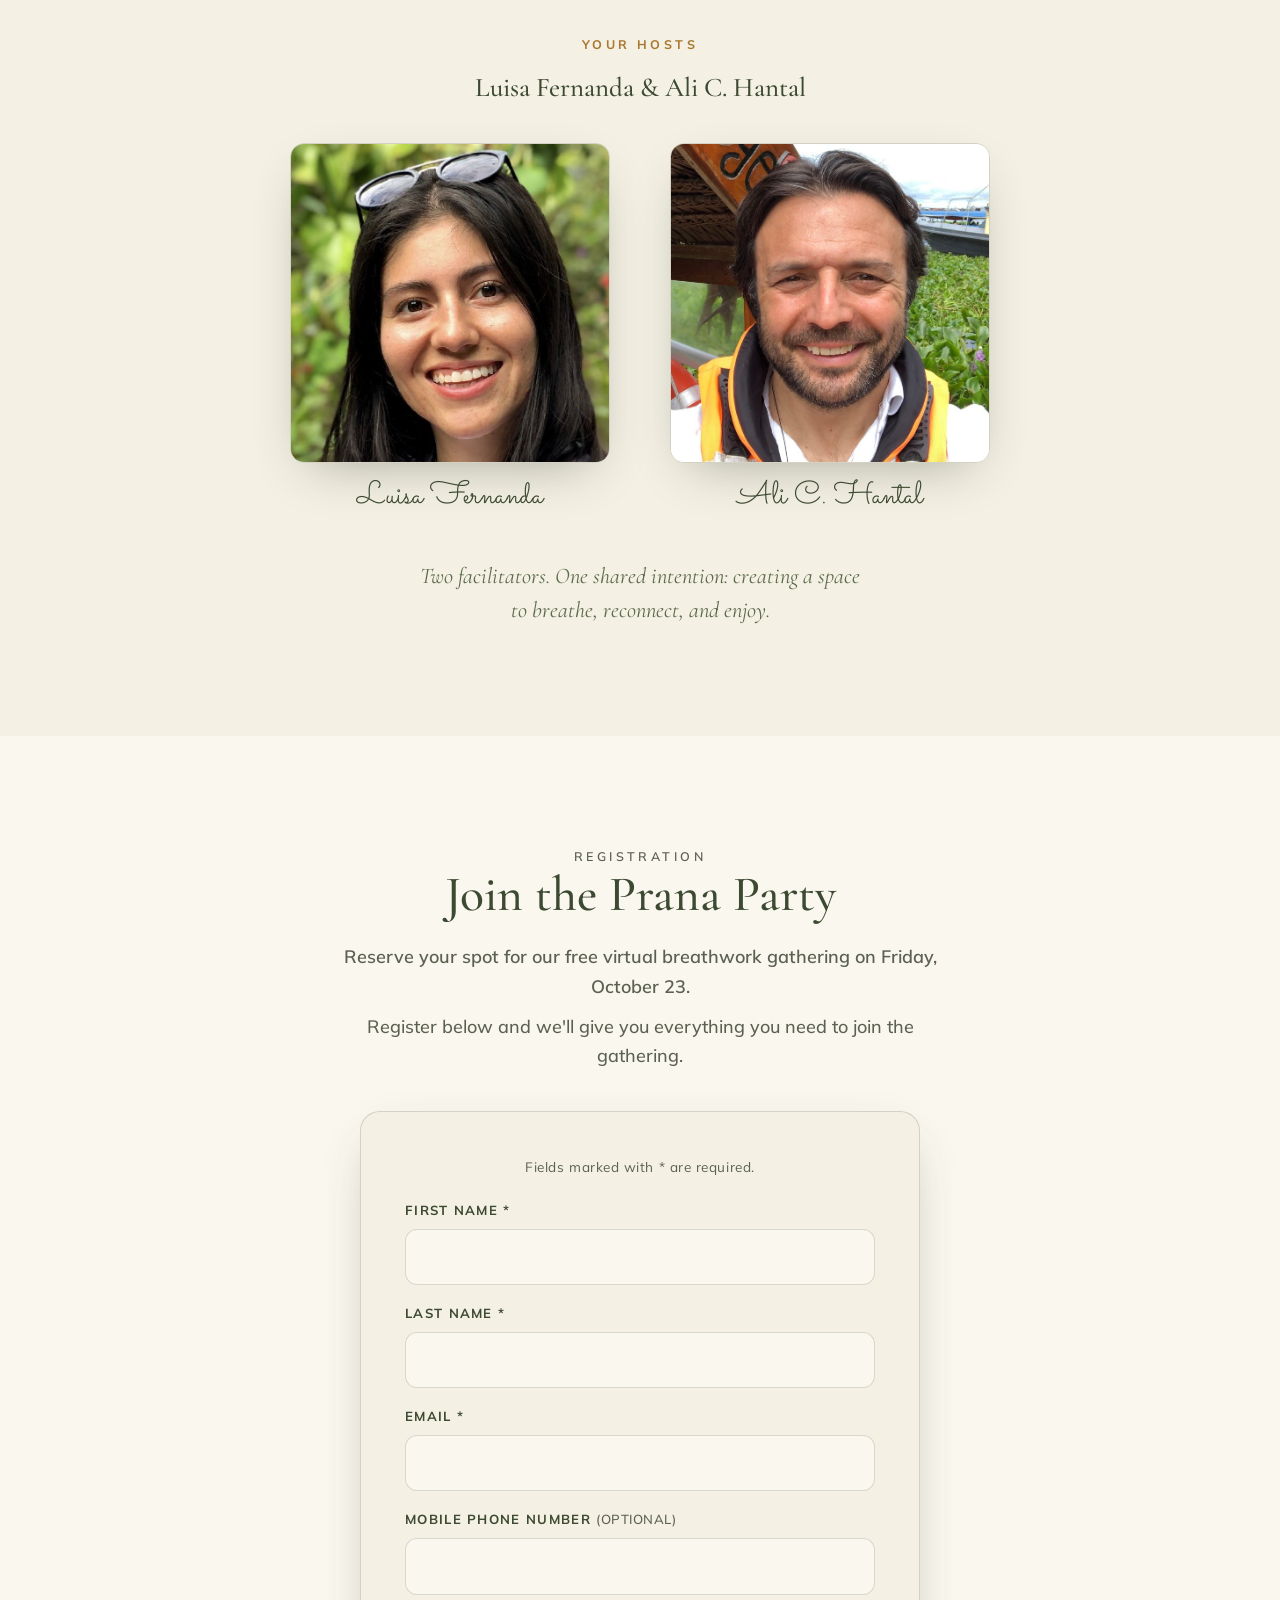
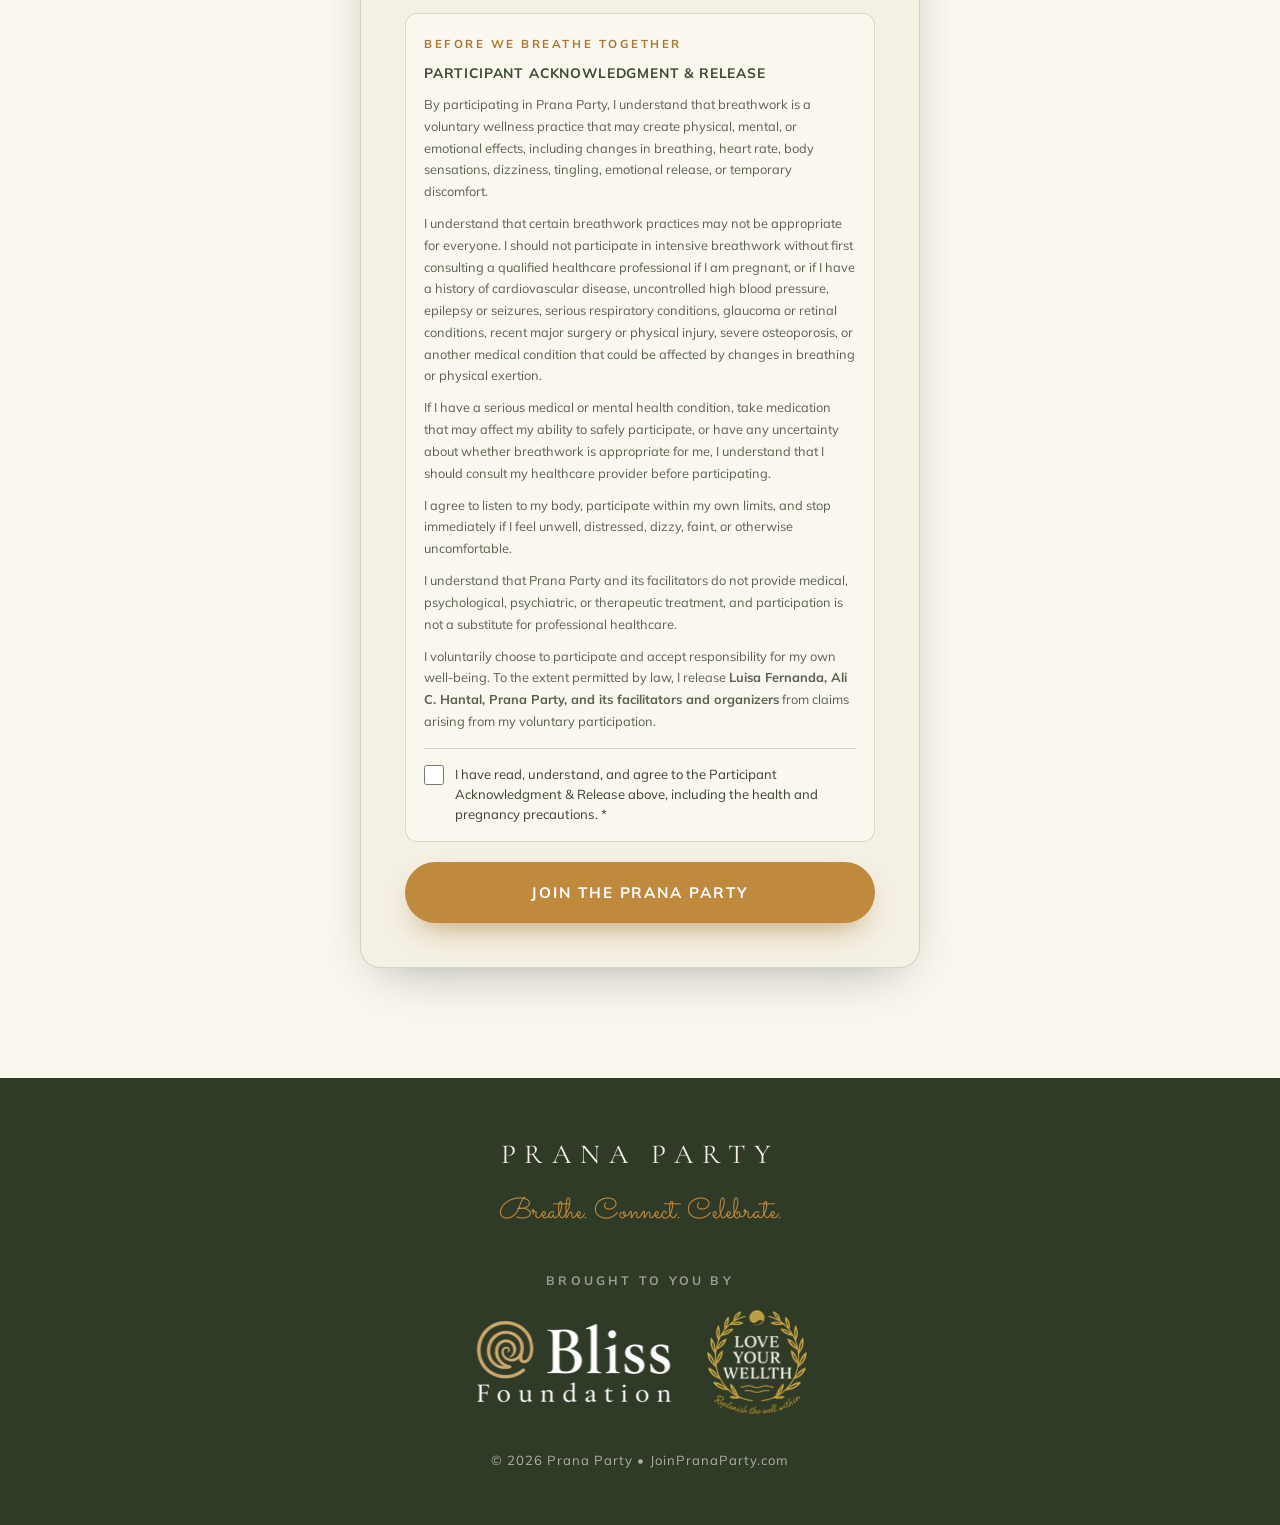
==== commit 10a87df9: "October session: breathwork wording only, 45-minute breathing part October-only edits (revert to tag" ====
--- a/index.html
+++ b/index.html
@@ -3,22 +3,22 @@
 <head>
 <meta charset="UTF-8">
 <meta name="viewport" content="width=device-width, initial-scale=1">
-<title>Prana Party | Free Virtual Soma+IQ™ Breathwork Gathering</title>
-<meta name="description" content="Join Prana Party, a free virtual Soma+IQ™ breathwork gathering with Luisa Fernanda and Ali C. Hantal on Friday, October 23, 2026 from 5:30 PM to 7:30 PM EDT.">
+<title>Prana Party | Free Virtual Breathwork Gathering</title>
+<meta name="description" content="Join Prana Party, a free virtual breathwork gathering with Luisa Fernanda and Ali C. Hantal on Friday, October 23, 2026 from 5:30 PM to 7:30 PM EDT.">
 <meta name="theme-color" content="#3d4a32">
 
 <!-- Open Graph / social -->
 <meta property="og:type" content="website">
 <meta property="og:site_name" content="Prana Party">
-<meta property="og:title" content="Prana Party | Free Virtual Soma+IQ™ Breathwork Gathering">
-<meta property="og:description" content="A free virtual Soma+IQ™ breathwork gathering with Luisa Fernanda and Ali C. Hantal. Friday, October 23, 2026, 5:30 PM to 7:30 PM EDT. All levels welcome.">
+<meta property="og:title" content="Prana Party | Free Virtual Breathwork Gathering">
+<meta property="og:description" content="A free virtual breathwork gathering with Luisa Fernanda and Ali C. Hantal. Friday, October 23, 2026, 5:30 PM to 7:30 PM EDT. All levels welcome.">
 <meta property="og:url" content="https://joinpranaparty.com/">
 <meta property="og:image" content="https://joinpranaparty.com/images/prana-party-social.jpg">
 <meta property="og:image:width" content="1200">
 <meta property="og:image:height" content="630">
 <meta name="twitter:card" content="summary_large_image">
-<meta name="twitter:title" content="Prana Party | Free Virtual Soma+IQ™ Breathwork Gathering">
-<meta name="twitter:description" content="A free virtual Soma+IQ™ breathwork gathering with Luisa Fernanda and Ali C. Hantal. Friday, October 23, 2026, 5:30 PM to 7:30 PM EDT.">
+<meta name="twitter:title" content="Prana Party | Free Virtual Breathwork Gathering">
+<meta name="twitter:description" content="A free virtual breathwork gathering with Luisa Fernanda and Ali C. Hantal. Friday, October 23, 2026, 5:30 PM to 7:30 PM EDT.">
 <meta name="twitter:image" content="https://joinpranaparty.com/images/prana-party-social.jpg">
 <link rel="canonical" href="https://joinpranaparty.com/">
 
@@ -46,8 +46,8 @@
 {
   "@context": "https://schema.org",
   "@type": "Event",
-  "name": "Prana Party: Free Virtual Soma+IQ™ Breathwork Gathering",
-  "description": "A free virtual Soma+IQ™ breathwork gathering hosted by Luisa Fernanda and Ali C. Hantal.",
+  "name": "Prana Party: Free Virtual Breathwork Gathering",
+  "description": "A free virtual breathwork gathering hosted by Luisa Fernanda and Ali C. Hantal.",
   "startDate": "2026-10-23T17:30:00-04:00",
   "endDate": "2026-10-23T19:30:00-04:00",
   "eventAttendanceMode": "https://schema.org/OnlineEventAttendanceMode",
@@ -84,7 +84,7 @@
   <div class="wrap">
     <div class="hero__inner">
       <h1 class="hero__logo">Prana Party</h1>
-      <p class="hero__tagline">A Free Virtual Soma+IQ&trade; Breathwork Gathering</p>
+      <p class="hero__tagline">A Free Virtual Breathwork Gathering</p>
       <ul class="hero__meta">
         <li>Friday, October 23, 2026</li>
         <li>5:30 PM to 7:30 PM EDT</li>
@@ -105,7 +105,7 @@
 
 <main>
 
-  <!-- ============ WHAT IS IT? + SOMA+IQ ============ -->
+  <!-- ============ WHAT IS IT? ============ -->
   <section class="section section--paper">
     <div class="wrap">
       <svg class="sun" viewBox="0 0 66 34" aria-hidden="true">
@@ -122,10 +122,6 @@
         <p>No experience is needed.</p>
         <p><span class="accent">Just you and your breath.</span></p>
       </div>
-      <div class="soma">
-        <p class="eyebrow">Soma+IQ&trade;</p>
-        <p class="soma__text">Soma+IQ&trade; is a somatic breathwork practice that uses conscious breathing to help us reconnect with the body, release what we are holding, and return to a more present state.</p>
-      </div>
     </div>
   </section>
 
@@ -170,7 +166,7 @@
         </li>
         <li class="stage">
           <h3>Breathe</h3>
-          <p>We will guide you through the Soma+IQ&trade; breathwork experience.</p>
+          <p>We will guide you through the breathwork experience.</p>
         </li>
         <li class="stage">
           <h3>Connect</h3>
